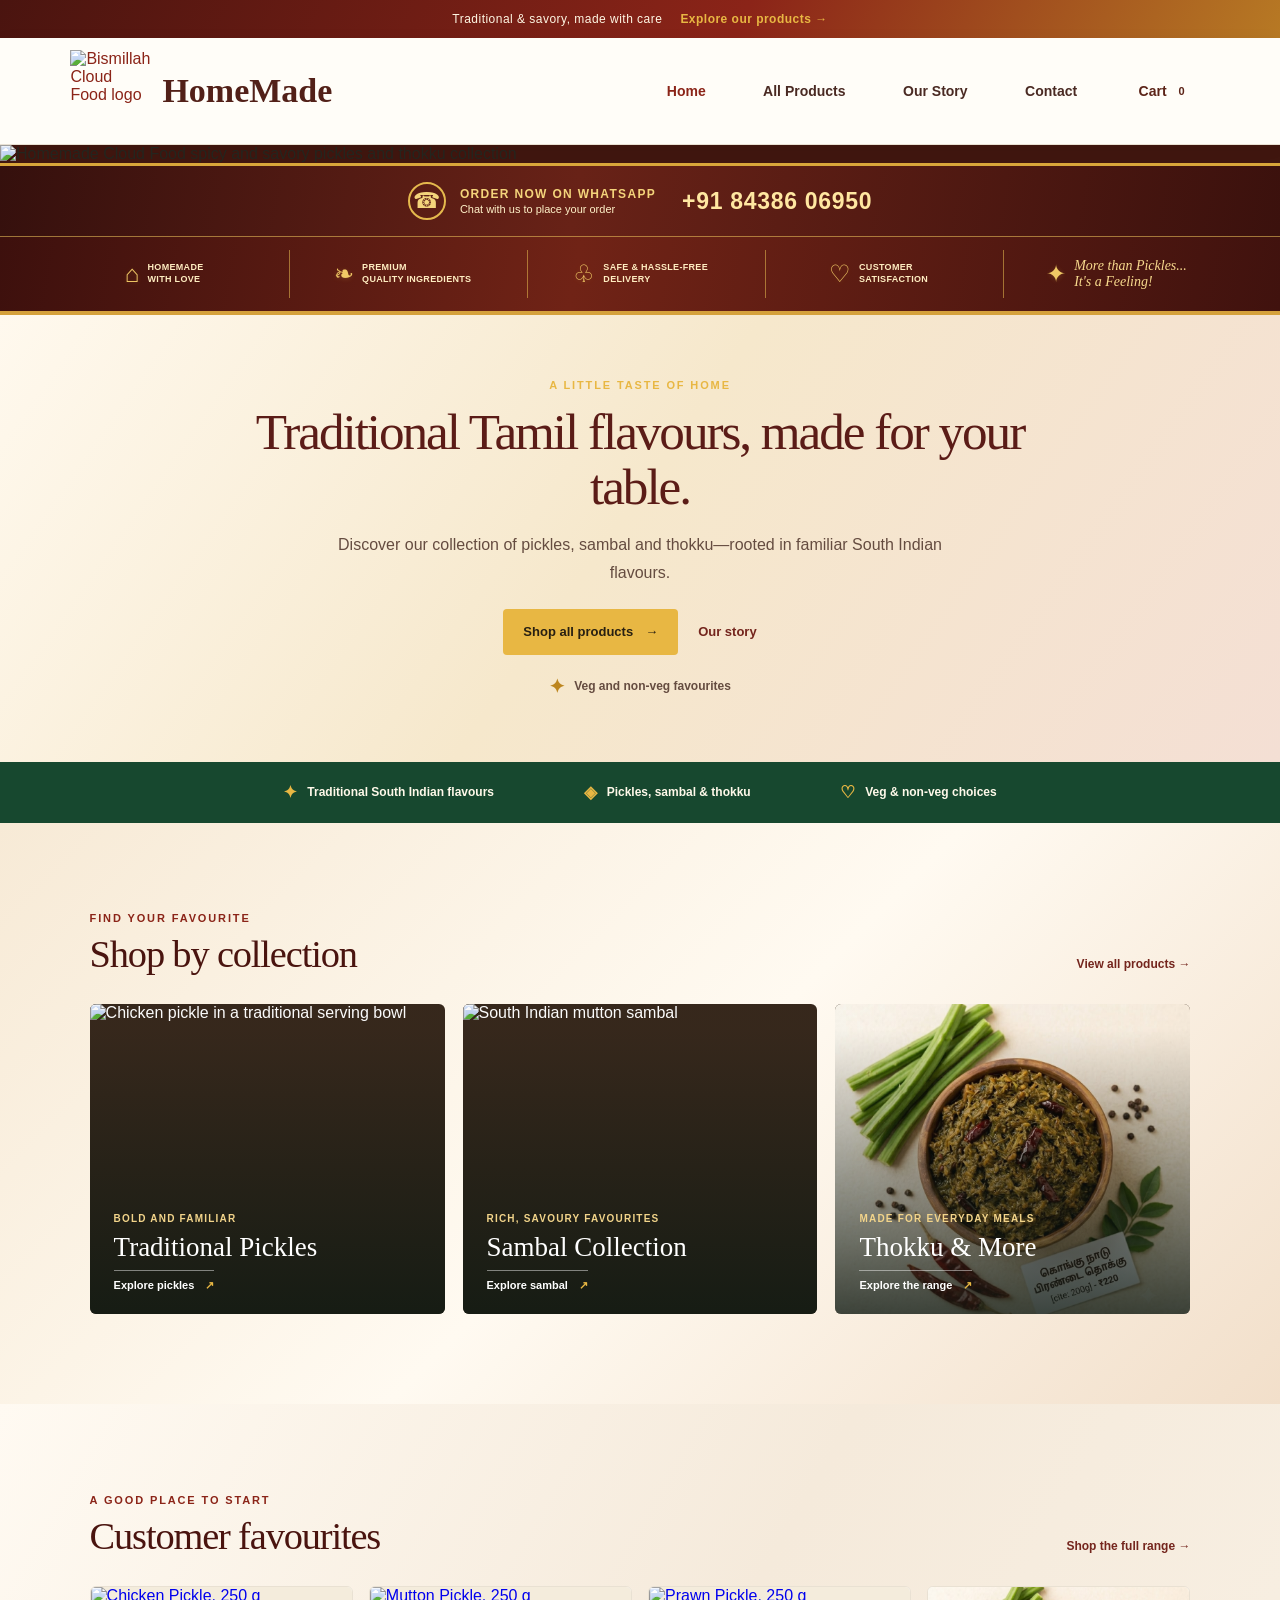
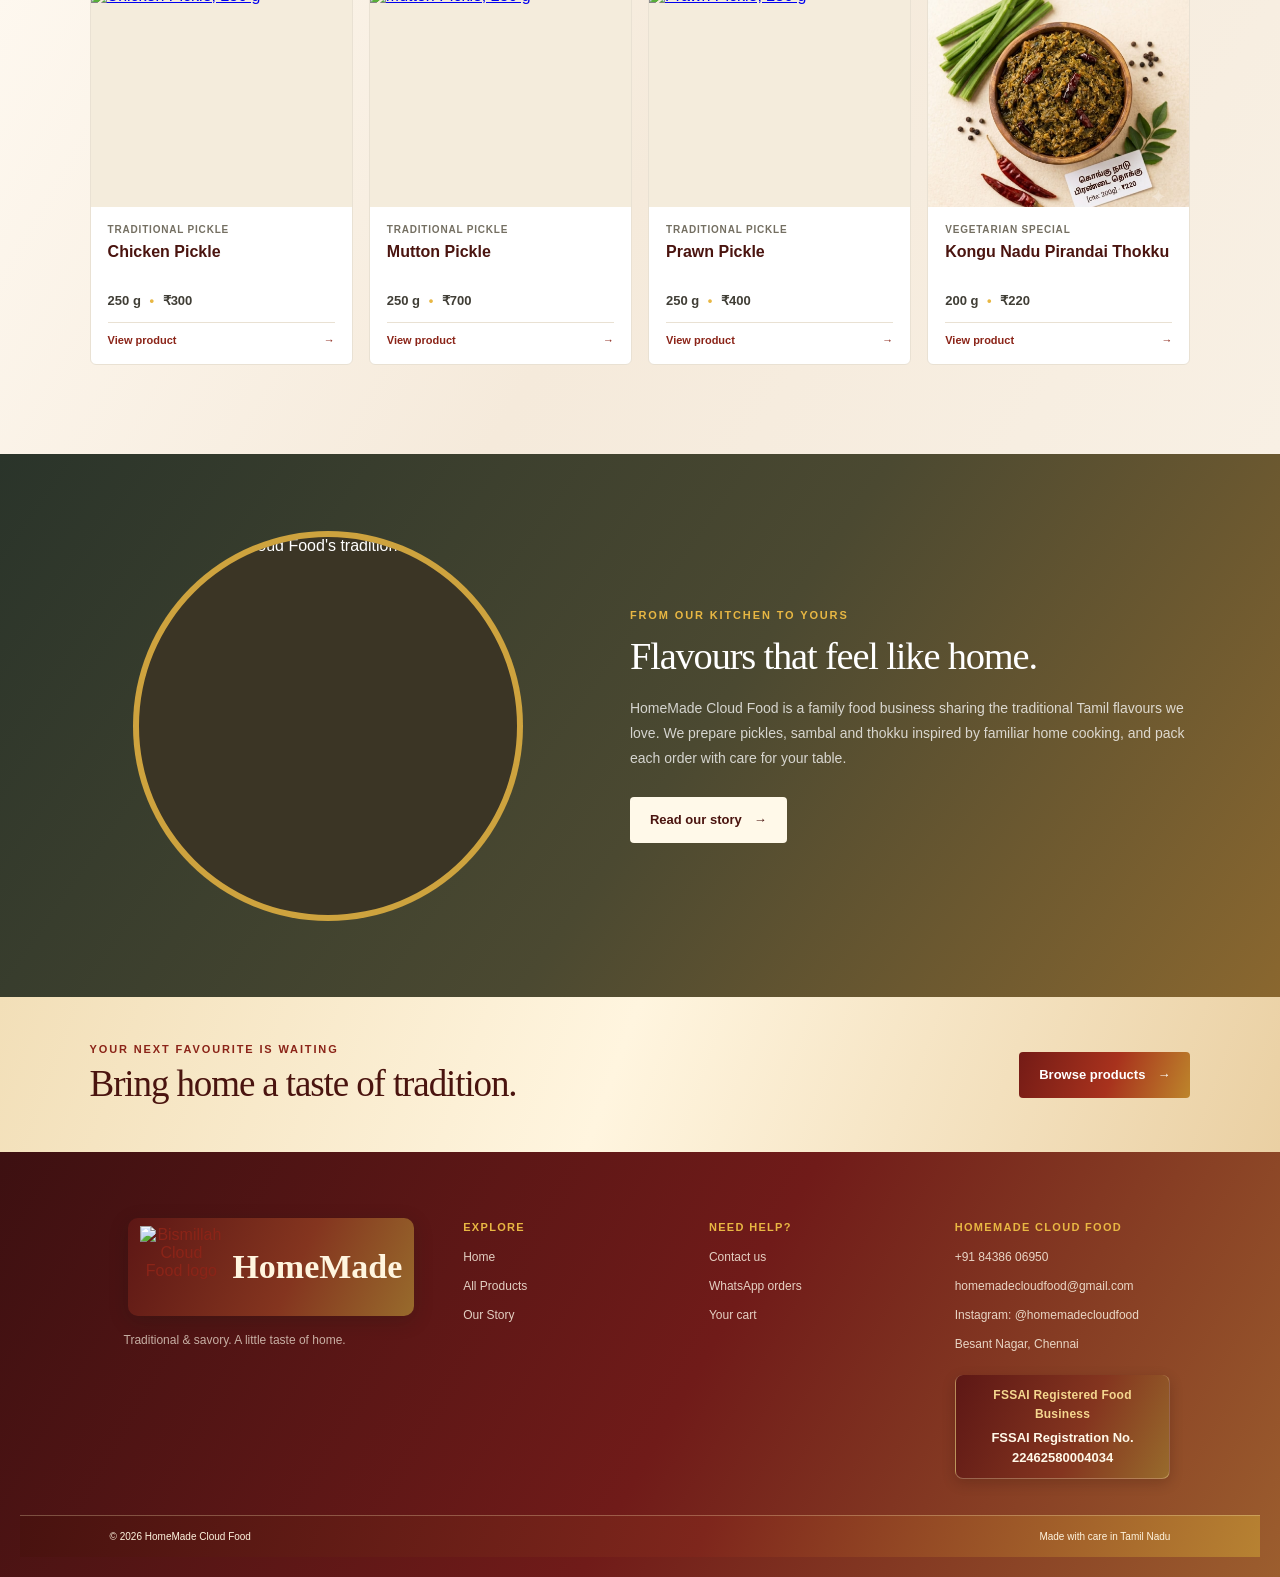
==== index.html @ 6bcfdb63 "Add files via upload" ====
<!DOCTYPE html>
<html lang="en">
<head>
    <meta charset="UTF-8">
    <meta name="viewport" content="width=device-width, initial-scale=1.0">
    <meta name="theme-color" content="#17482f">
    <meta name="description" content="Shop traditional South Indian pickles, sambal and thokku from HomeMade Cloud Food.">
    <title>Home | HomeMade Cloud Food</title>
    <link rel="stylesheet" href="site.css">
    <link rel="icon" href="images/glassy-cloud-food-badge.png?v=3" type="image/png">
</head>
<body class="home-page">
    <div class="announcement-bar">
        <span>Traditional & savory, made with care</span>
        <a href="products.html">Explore our products <span aria-hidden="true">→</span></a>
    </div>
    <nav class="site-nav" aria-label="Main navigation">
        <a class="brand" href="index.html" aria-label="HomeMade Cloud Food home">
            <img class="brand-badge" src="images/glassy-cloud-food-badge.png?v=3" alt="Bismillah Cloud Food logo">
            <span class="brand-wordmark">HomeMade</span>
        </a>
        <ul>
            <li><a class="active" href="index.html">Home</a></li>
            <li><a href="products.html">All Products</a></li>
            <li><a href="about.html">Our Story</a></li>
            <li><a href="contact.html">Contact</a></li>
            <li><a class="nav-cart" href="cart.html">Cart <span id="cart-count">0</span></a></li>
        </ul>
    </nav>

    <main>
        <section class="hero-poster" aria-label="HomeMade Cloud Food collection">
            <img src="images/poster-collection-banner.jpeg" width="1080" height="266" fetchpriority="high" alt="Homemade Cloud Food spicy and savory pickles and thokku collection">
        </section>
        <a class="poster-contact-strip" href="https://wa.me/918438606950" target="_blank" rel="noopener" aria-label="Order on WhatsApp at plus 91 84386 06950">
            <span class="poster-whatsapp-icon" aria-hidden="true">☎</span>
            <span class="poster-contact-copy"><strong>ORDER NOW ON WHATSAPP</strong><small>Chat with us to place your order</small></span>
            <b>+91 84386 06950</b>
        </a>
        <div class="poster-benefits" aria-label="HomeMade Cloud Food promises">
            <div><span class="benefit-icon" aria-hidden="true">⌂</span><b>HOMEMADE<br>WITH LOVE</b></div>
            <div><span class="benefit-icon" aria-hidden="true">❧</span><b>PREMIUM<br>QUALITY INGREDIENTS</b></div>
            <div><span class="benefit-icon" aria-hidden="true">♧</span><b>SAFE &amp; HASSLE-FREE<br>DELIVERY</b></div>
            <div><span class="benefit-icon" aria-hidden="true">♡</span><b>CUSTOMER<br>SATISFACTION</b></div>
            <div class="poster-tagline"><span class="benefit-icon" aria-hidden="true">✦</span><b>More than Pickles...<br>It's a Feeling!</b></div>
        </div>
        <section class="hero-intro" aria-labelledby="hero-title">
            <div class="hero-intro-copy">
                <p class="eyebrow">A little taste of home</p>
                <h1 id="hero-title">Traditional Tamil flavours, made for your table.</h1>
                <p class="hero-description">Discover our collection of pickles, sambal and thokku—rooted in familiar South Indian flavours.</p>
                <div class="hero-actions">
                    <a class="button button-primary" href="products.html">Shop all products <span aria-hidden="true">→</span></a>
                    <a class="button button-text" href="#our-story">Our story</a>
                </div>
                <div class="hero-note"><span class="note-star" aria-hidden="true">✦</span> Veg and non-veg favourites</div>
            </div>
        </section>

        <section class="promise-strip" aria-label="Our food range">
            <div><span class="promise-icon" aria-hidden="true">✦</span><span>Traditional South Indian flavours</span></div>
            <div><span class="promise-icon" aria-hidden="true">◈</span><span>Pickles, sambal & thokku</span></div>
            <div><span class="promise-icon" aria-hidden="true">♡</span><span>Veg & non-veg choices</span></div>
        </section>

        <section class="home-section collection-section" aria-labelledby="collection-title">
            <div class="section-heading">
                <div><p class="eyebrow">Find your favourite</p><h2 id="collection-title">Shop by collection</h2></div>
                <a class="section-link" href="products.html">View all products <span aria-hidden="true">→</span></a>
            </div>
            <div class="collection-grid">
                <a class="collection-card collection-pickles" href="products.html?category=pickles">
                    <img src="Chicken Pickels.jpeg" alt="Chicken pickle in a traditional serving bowl">
                    <span class="collection-card-copy"><small>Bold and familiar</small><strong>Traditional Pickles</strong><span>Explore pickles <b aria-hidden="true">↗</b></span></span>
                </a>
                <a class="collection-card collection-sambal" href="products.html?category=sambal">
                    <img src="Mutton Sambal.jpeg" alt="South Indian mutton sambal">
                    <span class="collection-card-copy"><small>Rich, savoury favourites</small><strong>Sambal Collection</strong><span>Explore sambal <b aria-hidden="true">↗</b></span></span>
                </a>
                <a class="collection-card collection-thokku" href="products.html?category=thokku">
                    <img src="Kongu Nadu Pirandai Thokku.jpeg" alt="Kongu Nadu pirandai thokku">
                    <span class="collection-card-copy"><small>Made for everyday meals</small><strong>Thokku & More</strong><span>Explore the range <b aria-hidden="true">↗</b></span></span>
                </a>
            </div>
        </section>

        <section class="home-section best-sellers-section" aria-labelledby="bestseller-title">
            <div class="section-heading">
                <div><p class="eyebrow">A good place to start</p><h2 id="bestseller-title">Customer favourites</h2></div>
                <a class="section-link" href="products.html">Shop the full range <span aria-hidden="true">→</span></a>
            </div>
            <div class="featured-grid">
                <article class="featured-card">
                    <a class="featured-image" href="product.html?product=chicken-pickle"><img src="Chicken Pickels.jpeg" alt="Chicken Pickle, 250 g"></a>
                    <div class="featured-copy"><p class="featured-type">Traditional pickle</p><h3><a href="product.html?product=chicken-pickle">Chicken Pickle</a></h3><p class="featured-meta">250 g <span>•</span> ₹300</p><a class="featured-button" href="product.html?product=chicken-pickle">View product <span aria-hidden="true">→</span></a></div>
                </article>
                <article class="featured-card">
                    <a class="featured-image" href="product.html?product=mutton-pickles"><img src="Mutton Pickles.jpeg" alt="Mutton Pickle, 250 g"></a>
                    <div class="featured-copy"><p class="featured-type">Traditional pickle</p><h3><a href="product.html?product=mutton-pickles">Mutton Pickle</a></h3><p class="featured-meta">250 g <span>•</span> ₹700</p><a class="featured-button" href="product.html?product=mutton-pickles">View product <span aria-hidden="true">→</span></a></div>
                </article>
                <article class="featured-card">
                    <a class="featured-image" href="product.html?product=prawn-pickle"><img src="Prawn Pickle.jpeg" alt="Prawn Pickle, 250 g"></a>
                    <div class="featured-copy"><p class="featured-type">Traditional pickle</p><h3><a href="product.html?product=prawn-pickle">Prawn Pickle</a></h3><p class="featured-meta">250 g <span>•</span> ₹400</p><a class="featured-button" href="product.html?product=prawn-pickle">View product <span aria-hidden="true">→</span></a></div>
                </article>
                <article class="featured-card">
                    <a class="featured-image" href="product.html?product=kongu-nadu-pirandai-thokku"><img src="Kongu Nadu Pirandai Thokku.jpeg" alt="Kongu Nadu Pirandai Thokku, 200 g"></a>
                    <div class="featured-copy"><p class="featured-type">Vegetarian special</p><h3><a href="product.html?product=kongu-nadu-pirandai-thokku">Kongu Nadu Pirandai Thokku</a></h3><p class="featured-meta">200 g <span>•</span> ₹220</p><a class="featured-button" href="product.html?product=kongu-nadu-pirandai-thokku">View product <span aria-hidden="true">→</span></a></div>
                </article>
            </div>
        </section>

        <section class="story-band" id="our-story">
            <div class="story-image"><img src="Logo.jpeg" alt="HomeMade Cloud Food's traditional food collection"></div>
            <div class="story-copy"><p class="eyebrow">From our kitchen to yours</p><h2>Flavours that feel like home.</h2><p>HomeMade Cloud Food is a family food business sharing the traditional Tamil flavours we love. We prepare pickles, sambal and thokku inspired by familiar home cooking, and pack each order with care for your table.</p><a class="button button-light" href="about.html">Read our story <span aria-hidden="true">→</span></a></div>
        </section>

        <section class="closing-cta">
            <div><p class="eyebrow">Your next favourite is waiting</p><h2>Bring home a taste of tradition.</h2></div>
            <a class="button button-primary" href="products.html">Browse products <span aria-hidden="true">→</span></a>
        </section>
    </main>

    <footer class="site-footer">
        <div class="footer-main">
            <div class="footer-brand"><a class="brand brand-footer" href="index.html"><img class="brand-badge" src="images/glassy-cloud-food-badge.png?v=3" alt="Bismillah Cloud Food logo"><span class="brand-wordmark">HomeMade</span></a><p>Traditional & savory. A little taste of home.</p></div>
            <div class="footer-column"><h2>Explore</h2><a href="index.html">Home</a><a href="products.html">All Products</a><a href="about.html">Our Story</a></div>
            <div class="footer-column"><h2>Need help?</h2><a href="contact.html">Contact us</a><a href="https://wa.me/918438606950" target="_blank" rel="noopener">WhatsApp orders</a><a href="cart.html">Your cart</a></div>
            <div class="footer-column footer-contact"><h2>HomeMade Cloud Food</h2><a href="tel:+918438606950">+91 84386 06950</a><a href="mailto:homemadecloudfood@gmail.com">homemadecloudfood@gmail.com</a><a href="https://www.instagram.com/homemadecloudfood/" target="_blank" rel="noopener">Instagram: @homemadecloudfood</a><p>Besant Nagar, Chennai</p><p class="footer-fssai"><span>FSSAI Registered Food Business</span><strong>FSSAI Registration No. 22462580004034</strong></p></div>
        </div>
        <div class="footer-bottom"><span>© 2026 HomeMade Cloud Food</span><span>Made with care in Tamil Nadu</span></div>
    </footer>
<script>
(() => {
    let cart = {};
    try { cart = JSON.parse(localStorage.getItem("cloudFoodPicklesCart") || "{}") || {}; } catch {}
    const count = Object.values(cart).reduce((sum, item) => sum + (Number(item.qty) || 0), 0);
    const label = document.getElementById("cart-count");
    if (label) label.textContent = String(count);
})();
</script>
<script src="site-visit.js" defer></script>
</body>
</html>
---- site.css ----
* {
            margin: 0;
            padding: 0;
            box-sizing: border-box;
            font-family: Arial, sans-serif;
        }

        body {
            background: #f5f5f5;
        }

        /* Navbar */
        nav {
            background: #8B0000;
            padding: 11px 40px;
            display: flex;
            justify-content: space-between;
            align-items: center;
        }

        .logo {
            color: white;
            font-size: 25px;
            font-weight: bold;
        }

        nav ul {
            list-style: none;
            display: flex;
        }

        nav ul li {
            margin-left: 20px;
        }

        nav ul li a {
            color: white;
            text-decoration: none;
            font-size: 16px;
        }

        /* Full-width poster with centered hero content */
        .hero {
            position: relative;
            display: block;
            width: 100%;
            overflow: hidden;
            color: white;
            background: linear-gradient(to right, #8B0000, #D2691E);
        }

        .hero-image {
            display: block;
            width: 100%;
            aspect-ratio: 1080 / 252;
            overflow: hidden;
            position: relative;
        }

        .hero-image::after {
            content: "";
            position: absolute;
            left: 0;
            right: 0;
            bottom: 0;
            height: 1.6%;
            background: #1a1a1a;
            pointer-events: none;
        }
        .hero-image img {
            display: block;
            width: 100%;
            max-width: none;
            height: 100%;
            object-fit: cover;
            object-position: top center;
        }

        .hero::before {
            content: "";
            position: absolute;
            inset: 0;
            z-index: 1;
            background: rgba(55, 0, 0, 0.16);
            pointer-events: none;
        }

        .hero-text {
            position: absolute;
            inset: 0;
            z-index: 2;
        }

        .hero-copy {
            position: absolute;
            top: 1%;
            right: 5%;
            width: min(34%, 500px);
            text-align: center;
        }

        .hero-text h1 {
            margin-bottom: 8px;
            font-size: clamp(16px, 1.6vw, 23px);
            line-height: 1.08;
            text-shadow: 0 2px 6px rgba(35, 0, 0, 0.98), 0 0 16px rgba(35, 0, 0, 0.76);
        }

        .hero-text p {
            margin-bottom: 0;
            font-size: clamp(11px, 0.9vw, 13px);
            text-shadow: 0 2px 5px rgba(35, 0, 0, 0.98), 0 0 14px rgba(35, 0, 0, 0.76);
        }

        .hero-text .btn {
            position: absolute;
            left: 40%;
            bottom: 2.5%;
            margin: 0;
            transform: translateX(-50%);
            display: inline-block;
            background: white;
            color: #8B0000;
            padding: 9px 20px;
            font-size: 14px;
            text-decoration: none;
            border-radius: 5px;
            font-weight: bold;
            white-space: nowrap;
        }
        /* Attractive red-orange gradient behind the product cards */
        .products {
            position: relative;
            padding: 72px 8%;
            text-align: center;
            background:
                radial-gradient(ellipse at 18% 8%, rgba(255, 154, 50, 0.46), transparent 32%),
                radial-gradient(ellipse at 86% 92%, rgba(255, 96, 24, 0.42), transparent 34%),
                linear-gradient(125deg, #650000 0%, #970700 34%, #c32308 68%, #e76818 100%);
        }

        .products h2 {
            display: inline-flex;
            align-items: center;
            justify-content: center;
            margin: 0 auto 40px;
            padding: 13px 32px;
            border: 1px solid rgba(255, 224, 184, 0.5);
            border-radius: 999px;
            color: #fff8ef;
            font-size: 32px;
            background: rgba(76, 0, 0, 0.55);
            box-shadow: 0 8px 22px rgba(50, 0, 0, 0.28);
        }

        .products h2::after {
            display: none;
        }

        .card-container {
            display: flex;
            justify-content: center;
            gap: 25px;
            flex-wrap: wrap;
        }

        .card {
            width: 280px;
            overflow: hidden;
            border: 1px solid rgba(139, 0, 0, 0.14);
            border-top: 4px solid #D2691E;
            border-radius: 18px;
            background: linear-gradient(180deg, #fffefa 0%, #fff7e9 100%);
            box-shadow: 0 9px 26px rgba(80, 34, 0, 0.16);
            transition: transform 0.25s ease, box-shadow 0.25s ease;
        }

        .card:hover {
            transform: translateY(-6px);
            box-shadow: 0 16px 34px rgba(80, 34, 0, 0.25);
        }

        .card img {
            display: block;
            width: 100%;
            height: 220px;
            object-fit: cover;
        }

        .card h3 {
            margin: 16px 12px 10px;
            color: #641509;
        }

        .card p {
            padding: 0 15px 15px;
            color: #51443b;
        }

        .price {
            color: #8B0000;
            font-weight: bold;
            font-size: 20px;
        }
        /* Cart and checkout */
        .cart-button {
            border: 0;
            border-radius: 6px;
            padding: 10px 14px;
            background: white;
            color: #8B0000;
            font-weight: bold;
            cursor: pointer;
        }

        .product-actions {
            display: flex;
            gap: 8px;
            padding: 0 14px 16px;
        }

        .product-actions button {
            flex: 1;
            border: 0;
            border-radius: 6px;
            padding: 10px 8px;
            font-weight: bold;
            cursor: pointer;
        }

        .add-cart-button {
            background: #8B0000;
            color: white;
        }

        .buy-now-button {
            background: #D2691E;
            color: white;
        }

        .cart-modal {
            display: none;
            position: fixed;
            inset: 0;
            z-index: 1000;
            overflow-y: auto;
            padding: 16px;
            background: rgba(0, 0, 0, 0.65);
        }

        .cart-modal.is-open {
            display: grid;
            place-items: center;
        }

        .checkout-panel {
            width: min(100%, 620px);
            max-height: calc(100vh - 32px);
            overflow-y: auto;
            padding: 24px;
            border-radius: 14px;
            background: white;
            color: #222;
        }

        .checkout-header,
        .cart-row,
        .cart-row-controls {
            display: flex;
            align-items: center;
            justify-content: space-between;
            gap: 12px;
        }

        .checkout-header {
            margin-bottom: 18px;
        }

        .checkout-header h2 {
            color: #8B0000;
        }

        .modal-close,
        .quantity-button,
        .remove-button {
            border: 0;
            border-radius: 5px;
            padding: 7px 10px;
            cursor: pointer;
        }

        .cart-row {
            padding: 12px 0;
            border-bottom: 1px solid #ddd;
        }

        .cart-row-info {
            display: grid;
            gap: 5px;
        }

        .cart-row-info small {
            color: #555;
        }

        .quantity-button {
            background: #eee;
        }

        .remove-button {
            background: #ffe5e5;
            color: #8B0000;
        }

        .cart-total {
            margin: 16px 0 6px;
            text-align: right;
            font-size: 20px;
            font-weight: bold;
            color: #8B0000;
        }

        .checkout-note {
            margin: 0 0 18px;
            color: #555;
            font-size: 14px;
        }

        .checkout-form {
            display: grid;
            gap: 12px;
            margin-top: 18px;
        }

        .checkout-form[hidden] {
            display: none;
        }

        .checkout-form h3 {
            color: #8B0000;
        }

        .checkout-form label {
            display: grid;
            gap: 5px;
            font-weight: bold;
        }

        .checkout-form input,
        .checkout-form textarea {
            width: 100%;
            padding: 11px;
            border: 1px solid #bbb;
            border-radius: 6px;
            font: inherit;
        }

        .checkout-form textarea {
            min-height: 75px;
            resize: vertical;
        }

        .checkout-form .form-grid {
            display: grid;
            grid-template-columns: 1fr 1fr;
            gap: 12px;
        }

        .place-order-button {
            border: 0;
            border-radius: 7px;
            padding: 13px 16px;
            background: #128C7E;
            color: white;
            font-size: 16px;
            font-weight: bold;
            cursor: pointer;
        }

        .checkout-status {
            min-height: 20px;
            color: #8B0000;
            font-size: 14px;
        }

        @media (max-width: 768px) {
            nav {
                flex-wrap: wrap;
            }

            .cart-button {
                margin: 0 auto;
            }

            .checkout-panel {
                padding: 18px;
            }

            .checkout-form .form-grid {
                grid-template-columns: 1fr;
            }
        }
        .about-section,
        .contact-section {
            padding: 64px 10%;
            text-align: center;
        }

        .about-section {
            color: #3d2418;
            background: linear-gradient(135deg, #fffaf0, #f4ddc1);
        }

        .about-section h2,
        .contact-section h2 {
            margin-bottom: 18px;
            font-size: 32px;
        }

        .about-section h2 {
            color: #8B0000;
        }

        .fssai-badge {
            display: inline-block;
            margin: 0 auto 16px;
            padding: 8px 16px;
            border: 1px solid #3e7d4a;
            border-radius: 999px;
            color: #245b31;
            background: #eef7ec;
            font-size: 15px;
            font-weight: bold;
        }

        .about-section p,
        .contact-section > p {
            max-width: 850px;
            margin: 0 auto;
            font-size: 16px;
            line-height: 1.75;
        }

        .contact-section {
            color: white;
            background: linear-gradient(120deg, #700000, #a91608 52%, #d85b17);
        }

        .contact-section h2 {
            color: #fff8ef;
        }

        .contact-details {
            display: flex;
            justify-content: center;
            flex-wrap: wrap;
            gap: 20px;
            margin-top: 28px;
        }

        .contact-card {
            display: flex;
            flex-direction: column;
            gap: 10px;
            min-width: 260px;
            max-width: 380px;
            padding: 22px 28px;
            border-radius: 14px;
            color: #43140a;
            background: #fff8ef;
            box-shadow: 0 8px 24px rgba(45, 0, 0, 0.22);
        }

        .contact-card a {
            color: #8B0000;
            font-weight: bold;
            text-decoration: none;
        }

        .contact-card a:hover {
            text-decoration: underline;
        }

        .contact-card address {
            font-style: normal;
            line-height: 1.5;
        }

        /* Footer */
        footer {
            background: #8B0000;
            color: white;
            text-align: center;
            padding: 20px;
            margin-top: 0;
        }

        /* Mobile */
        @media (max-width: 768px) {
            nav {
                padding: 12px 16px;
                flex-direction: column;
                gap: 12px;
            }

            nav ul {
                flex-wrap: wrap;
                justify-content: center;
                gap: 12px;
            }

            nav ul li {
                margin-left: 0;
            }

            .hero {
                padding: 0;
            }

            .hero-text {
                inset: 0;
            }

            .hero-copy {
                top: 1%;
                right: 5%;
                left: auto;
                width: 52%;
            }

            .hero-text h1 {
                font-size: clamp(12px, 3vw, 14px);
                margin-bottom: 4px;
            }

            .hero-text p {
                font-size: clamp(8px, 1.9vw, 9.5px);
            }

            .hero-text .btn {
                left: 40%;
                bottom: 2.5%;
                transform: translateX(-50%);
                padding: 6px 13px;
                font-size: 12px;
            }

            .hero-image::after {
            content: "";
            position: absolute;
            left: 0;
            right: 0;
            bottom: 0;
            height: 1.6%;
            background: #1a1a1a;
            pointer-events: none;
        }
        .hero-image img {
                width: 100%;
            }

            .products {
                padding: 40px 20px;
            }

            .about-section,
            .contact-section {
                padding: 42px 20px;
            }

            .contact-card {
                width: 100%;
                min-width: 0;
            }
        }
        .featured-link {
            display: inline-block;
            margin-top: 34px;
            padding: 13px 26px;
            border-radius: 7px;
            color: white;
            background: #8B0000;
            font-weight: bold;
            text-decoration: none;
        }

        .featured-link:hover {
            background: #c32308;
        }

        .cart-page {
            max-width: 900px;
            margin: 48px auto;
            padding: 32px;
            border-radius: 18px;
            background: #fff8ef;
            box-shadow: 0 10px 30px rgba(80, 34, 0, 0.18);
        }

        .cart-page h1 {
            margin-bottom: 24px;
            color: #8B0000;
            text-align: center;
        }

        .cart-page #cart-empty {
            padding: 24px;
            text-align: center;
        }

        .cart-page .cart-total {
            margin-top: 20px;
            text-align: right;
            font-size: 22px;
        }

        .cart-page .checkout-form {
            margin-top: 28px;
        }

        .cart-page .checkout-status {
            margin-top: 20px;
            text-align: center;
        }

        @media (max-width: 768px) {
            .cart-page {
                margin: 24px 14px;
                padding: 22px 16px;
            }
        }





















/* Individual product detail page */
.product-detail-section {
    min-height: calc(100vh - 130px);
    padding: 56px 7%;
    background: linear-gradient(125deg, #650000 0%, #970700 38%, #c32308 72%, #e76818 100%);
}
.product-detail {
    max-width: 1000px;
    margin: 0 auto;
    display: grid;
    grid-template-columns: minmax(0, 1.1fr) minmax(280px, .9fr);
    overflow: hidden;
    border-radius: 20px;
    background: #fffaf1;
    box-shadow: 0 16px 40px rgba(40, 0, 0, .3);
}
.product-detail img { width: 100%; height: 100%; min-height: 420px; object-fit: cover; }
.product-detail-copy { padding: 38px; align-self: center; text-align: left; }
.product-detail-copy h1 { color: #641509; margin-bottom: 16px; }
.product-detail-copy p { color: #51443b; line-height: 1.6; margin-bottom: 14px; }
.product-detail-copy .price { font-size: 26px; margin: 20px 0; }
.product-detail-copy .product-actions { padding: 0; }
.product-detail-copy .back-products { display: inline-block; margin-top: 22px; color: #8B0000; font-weight: bold; }
.view-details-button {
    flex: 1; display: inline-flex; align-items: center; justify-content: center;
    padding: 10px 8px; border: 1px solid #8B0000; border-radius: 6px;
    color: #8B0000; font-size: 13px; font-weight: bold; text-decoration: none;
}
@media (max-width: 768px) {
    .product-detail-section { padding: 30px 18px; }
    .product-detail { grid-template-columns: 1fr; }
    .product-detail img { min-height: 0; height: 280px; }
    .product-detail-copy { padding: 24px; }
    .view-details-button { font-size: 11px; }
}
.detail-info, .detail-rate { margin: 22px 0; padding: 18px; border-radius: 12px; background: #fff1dd; }
.detail-info h2, .detail-rate h2 { margin-bottom: 10px; color: #641509; font-size: 20px; }
.detail-rate p { display: flex; justify-content: space-between; gap: 15px; margin: 8px 0; }
.detail-rate strong { color: #8B0000; }
.product-claims { display: flex; flex-wrap: wrap; gap: 8px; margin: 16px 0; }
.product-claims span { padding: 7px 10px; border-radius: 999px; background: #f5dfbf; color: #641509; font-size: 12px; font-weight: bold; }

/* Keep product photo visible while allowing long product information to scroll separately */
@media (min-width: 769px) {
    .product-detail {
        height: min(720px, calc(100vh - 200px));
        min-height: 540px;
        align-items: stretch;
        grid-template-columns: minmax(0, 1.05fr) minmax(320px, .95fr);
    }
    .product-detail > img {
        position: sticky;
        top: 0;
        width: 100%;
        height: 100%;
        min-height: 0;
        max-height: 100%;
        object-fit: contain;
        background: #fffaf1;
    }
    .product-detail-copy {
        height: 100%;
        min-height: 0;
        overflow-y: auto;
        overscroll-behavior: contain;
    }
}
@media (max-width: 768px) {
    .product-detail > img {
        width: 100%;
        height: 300px;
        min-height: 0;
        object-fit: contain;
        background: #fffaf1;
    }
    .product-detail-copy { height: auto; overflow: visible; }
}














.card .pack-size { padding: 0 15px 5px; color: #6b5547; font-size: 14px; font-weight: bold; }


/* HomeMade Cloud Food storefront refresh */
:root {
    --cloud-forest: #17482f;
    --cloud-forest-deep: #103722;
    --cloud-maroon: #74251d;
    --cloud-gold: #e8b743;
    --cloud-cream: #fbf7ef;
    --cloud-ink: #25261f;
    --cloud-muted: #746f62;
    --cloud-line: #e9e1d3;
}
html { scroll-behavior: smooth; }
body { color: var(--cloud-ink); background: var(--cloud-cream); }
.announcement-bar {
    min-height: 38px; padding: 8px 5.5%; display: flex; align-items: center; justify-content: center; gap: 18px;
    color: #fff7e4; background: var(--cloud-forest-deep); font-size: 12px; letter-spacing: .04em; text-align: center;
}
.announcement-bar a { color: var(--cloud-gold); font-weight: 700; text-decoration: none; }
.site-nav, body:not(.home-page) nav {
    position: sticky; top: 0; z-index: 50; min-height: 82px; padding: 12px clamp(20px, 5.5vw, 84px);
    display: flex; align-items: center; justify-content: space-between; gap: 24px;
    color: var(--cloud-ink); background: rgba(255,253,248,.97); border-bottom: 1px solid var(--cloud-line);
    box-shadow: 0 3px 16px rgba(36,31,21,.05); backdrop-filter: blur(12px);
}
.brand { display: inline-flex; align-items: center; gap: 10px; min-width: max-content; color: var(--cloud-forest); text-decoration: none; }
.brand-mark { width: 42px; height: 42px; display: grid; place-items: center; border: 2px solid var(--cloud-gold); border-radius: 50%; color: #fff7e4; background: var(--cloud-forest); font: 700 13px Georgia,serif; letter-spacing: -.08em; }
.brand-copy { display: grid; line-height: 1.02; }
.brand-copy strong { color: var(--cloud-forest); font: 700 19px Georgia,serif; }
.brand-copy small { margin-top: 4px; color: var(--cloud-maroon); font-size: 10px; font-weight: 700; letter-spacing: .2em; text-transform: uppercase; }
.site-nav ul, body:not(.home-page) nav ul { display: flex; align-items: center; gap: clamp(14px, 2.3vw, 34px); list-style: none; }
.site-nav ul li, body:not(.home-page) nav ul li { margin: 0; }
.site-nav ul a, body:not(.home-page) nav ul a { padding: 10px 0; color: #3c3c34; font-size: 14px; font-weight: 600; text-decoration: none; transition: color .2s ease; }
.site-nav ul a:hover, .site-nav ul a.active, body:not(.home-page) nav ul a:hover { color: var(--cloud-forest); }
.site-nav ul .nav-cart, body:not(.home-page) nav ul li:last-child a { padding: 11px 17px; border: 1px solid var(--cloud-forest); border-radius: 999px; color: var(--cloud-forest); }
.nav-cart span { min-width: 20px; height: 20px; margin-left: 5px; padding: 1px 5px; display: inline-grid; place-items: center; border-radius: 50%; color: #fff; background: var(--cloud-forest); font-size: 11px; }
body:not(.home-page) nav .logo { color: var(--cloud-forest); font: 700 22px Georgia,serif; }
.home-hero { max-width: 1500px; margin: 0 auto; padding: clamp(42px, 7vw, 96px) clamp(22px, 7vw, 108px); display: grid; grid-template-columns: minmax(0,.9fr) minmax(0,1.1fr); align-items: center; gap: clamp(30px, 5vw, 72px); background: radial-gradient(ellipse at 6% 13%, #f1e3c8 0, transparent 38%), var(--cloud-cream); }
.hero-content { max-width: 540px; }
.eyebrow { margin: 0 0 13px; color: var(--cloud-forest); font-size: 11px; font-weight: 800; letter-spacing: .17em; text-transform: uppercase; }
.hero-content h1 { margin: 0; color: var(--cloud-forest-deep); font: 500 clamp(38px, 4.5vw, 64px)/1.06 Georgia, 'Times New Roman', serif; letter-spacing: -.045em; }
.hero-description { max-width: 460px; margin: 20px 0 0; color: var(--cloud-muted); font-size: 16px; line-height: 1.75; }
.hero-actions { margin-top: 28px; display: flex; align-items: center; flex-wrap: wrap; gap: 20px; }
.button { min-height: 46px; padding: 13px 20px; display: inline-flex; align-items: center; justify-content: center; gap: 12px; border-radius: 4px; font-size: 13px; font-weight: 700; text-decoration: none; transition: transform .2s, background .2s; }
.button:hover { transform: translateY(-2px); }
.button-primary { color: white; background: var(--cloud-forest); }
.button-primary:hover { background: var(--cloud-forest-deep); }
.button-text { padding-left: 0; color: var(--cloud-maroon); }
.hero-note { margin-top: 34px; display: flex; align-items: center; gap: 9px; color: #514d42; font-size: 12px; font-weight: 600; }
.note-star { color: #bd861f; font-size: 19px; }
.hero-art { position: relative; display: block; overflow: hidden; border: 7px solid white; border-radius: 8px; background: #28130e; box-shadow: 0 24px 55px rgba(62,37,16,.2); }
.hero-art img { width: 100%; display: block; aspect-ratio: 1080 / 400; object-fit: cover; }
.hero-art-label { position: absolute; right: 13px; bottom: 13px; padding: 10px 14px; color: var(--cloud-forest-deep); background: #fffdf8; font-size: 11px; font-weight: 700; }
.promise-strip { padding: 20px clamp(20px, 7vw, 108px); display: flex; justify-content: center; flex-wrap: wrap; gap: 28px clamp(30px, 7vw, 100px); color: #fff9ea; background: var(--cloud-forest); }
.promise-strip > div { display: flex; align-items: center; gap: 10px; font-size: 12px; font-weight: 600; }
.promise-icon { color: var(--cloud-gold); font-size: 17px; }
.home-section { padding: clamp(52px, 7vw, 90px) clamp(22px, 7vw, 108px); }
.section-heading { margin: 0 auto 28px; max-width: 1320px; display: flex; align-items: end; justify-content: space-between; gap: 18px; }
.section-heading .eyebrow { margin-bottom: 8px; }
.section-heading h2, .story-copy h2, .closing-cta h2 { margin: 0; color: var(--cloud-forest-deep); font: 500 clamp(30px, 3vw, 42px)/1.15 Georgia, 'Times New Roman', serif; letter-spacing: -.03em; }
.section-link { padding-bottom: 5px; color: var(--cloud-maroon); font-size: 12px; font-weight: 700; text-decoration: none; white-space: nowrap; }
.section-link:hover { color: var(--cloud-forest); }
.collection-section { background: #f3eee3; }
.collection-grid { max-width: 1320px; margin: 0 auto; display: grid; grid-template-columns: repeat(3,minmax(0,1fr)); gap: 18px; }
.collection-card { position: relative; min-height: 310px; overflow: hidden; display: block; border-radius: 6px; color: white; background: #37281c; text-decoration: none; }
.collection-card::after { content: ''; position: absolute; inset: 0; background: linear-gradient(180deg,rgba(18,23,17,.02) 8%,rgba(14,25,18,.8) 100%); transition: background .25s; }
.collection-card:hover::after { background: linear-gradient(180deg,rgba(18,23,17,.05),rgba(14,25,18,.9)); }
.collection-card img { width: 100%; height: 100%; min-height: 310px; position: absolute; inset: 0; object-fit: cover; transition: transform .35s; }
.collection-card:hover img { transform: scale(1.035); }
.collection-card-copy { position: absolute; z-index: 1; right: 24px; bottom: 22px; left: 24px; display: grid; gap: 8px; }
.collection-card-copy small { color: #f2d48a; font-size: 10px; font-weight: 700; letter-spacing: .12em; text-transform: uppercase; }
.collection-card-copy strong { font: 500 27px/1.12 Georgia,serif; }
.collection-card-copy > span { width: fit-content; padding-top: 8px; border-top: 1px solid rgba(255,255,255,.45); font-size: 11px; font-weight: 600; }
.collection-card-copy b { margin-left: 8px; color: var(--cloud-gold); }
.best-sellers-section { background: var(--cloud-cream); }
.featured-grid { max-width: 1320px; margin: 0 auto; display: grid; grid-template-columns: repeat(4,minmax(0,1fr)); gap: 16px; }
.featured-card { overflow: hidden; border: 1px solid var(--cloud-line); border-radius: 6px; background: white; transition: transform .2s, box-shadow .2s; }
.featured-card:hover { transform: translateY(-4px); box-shadow: 0 14px 30px rgba(49,42,30,.1); }
.featured-image { display: grid; place-items: center; min-height: 210px; background: #f4ecdc; }
.featured-image img { width: 100%; height: 220px; display: block; object-fit: cover; }
.featured-copy { padding: 17px 17px 18px; }
.featured-type { margin: 0 0 7px; color: var(--cloud-muted); font-size: 10px; font-weight: 700; letter-spacing: .08em; text-transform: uppercase; }
.featured-copy h3 { min-height: 42px; margin: 0; color: var(--cloud-forest-deep); font: 600 16px/1.3 Georgia,serif; }
.featured-copy h3 a { color: inherit; text-decoration: none; }
.featured-meta { margin: 9px 0 14px; color: #403e36; font-size: 13px; font-weight: 700; }
.featured-meta span { margin: 0 5px; color: var(--cloud-gold); }
.featured-button { padding-top: 11px; display: flex; align-items: center; justify-content: space-between; border-top: 1px solid var(--cloud-line); color: var(--cloud-forest); font-size: 11px; font-weight: 800; text-decoration: none; }
.story-band { padding: clamp(48px, 6vw, 78px) clamp(22px, 7vw, 108px); display: grid; grid-template-columns: minmax(0,.85fr) minmax(0,1fr); align-items: center; gap: clamp(28px, 5vw, 74px); color: white; background: var(--cloud-forest-deep); }
.story-image { max-width: 500px; justify-self: center; overflow: hidden; border: 6px solid rgba(232,183,67,.85); border-radius: 50%; background: #1b2b1b; }
.story-image img { width: 100%; display: block; aspect-ratio: 1; object-fit: cover; }
.story-copy { max-width: 570px; }
.story-copy .eyebrow { color: var(--cloud-gold); }
.story-copy h2 { color: white; }
.story-copy > p:not(.eyebrow) { margin: 18px 0 25px; color: rgba(255,255,255,.77); font-size: 14px; line-height: 1.8; }
.button-light { color: var(--cloud-forest-deep); background: #fff9e9; }
.closing-cta { padding: 46px clamp(22px, 7vw, 108px); display: flex; align-items: center; justify-content: space-between; gap: 22px; background: #f1e4c8; }
.closing-cta .eyebrow { margin-bottom: 8px; }
.closing-cta h2 { font-size: clamp(27px, 3vw, 37px); }
.site-footer { color: #fff8e8; background: #102e20; }
.footer-main { padding: 46px clamp(22px, 7vw, 108px) 36px; display: grid; grid-template-columns: 1.5fr 1fr 1fr 1fr; gap: 30px; }
.brand-footer .brand-copy strong { color: white; }
.brand-footer .brand-copy small { color: var(--cloud-gold); }
.brand-footer .brand-mark { color: var(--cloud-forest-deep); background: var(--cloud-gold); }
.footer-brand > p { max-width: 250px; margin-top: 15px; color: rgba(255,248,232,.68); font-size: 12px; line-height: 1.6; }
.footer-column { display: grid; align-content: start; justify-items: start; gap: 10px; }
.footer-column h2 { margin: 3px 0 5px; color: var(--cloud-gold); font-size: 11px; letter-spacing: .12em; text-transform: uppercase; }
.footer-column a, .footer-column p { color: rgba(255,248,232,.82); font-size: 12px; line-height: 1.6; text-decoration: none; }
.footer-column a:hover { color: var(--cloud-gold); }
.footer-bottom { padding: 15px clamp(22px, 7vw, 108px); display: flex; justify-content: space-between; gap: 15px; border-top: 1px solid rgba(255,255,255,.14); color: rgba(255,248,232,.57); font-size: 10px; }
body:not(.home-page) footer { margin: 0; padding: 20px; color: #fff8e8; background: #102e20; }

/* Shared shop, product and cart surfaces */
.products { padding: 62px clamp(20px, 6vw, 88px); text-align: left; background: #f3eee3; }
.products h2 { margin: 0 auto 28px; padding: 0; display: block; border: 0; border-radius: 0; color: var(--cloud-forest-deep); background: transparent; box-shadow: none; font: 500 clamp(30px, 3vw, 40px)/1.2 Georgia,serif; text-align: center; }
.card-container { max-width: 1320px; margin: 0 auto; display: grid; grid-template-columns: repeat(4,minmax(0,1fr)); gap: 17px; }
.card { width: auto; border: 1px solid var(--cloud-line); border-top: 0; border-radius: 6px; background: #fffdfa; box-shadow: 0 5px 20px rgba(80,34,0,.07); }
.card:hover { transform: translateY(-4px); box-shadow: 0 14px 30px rgba(80,34,0,.13); }
.card img { height: 220px; background: #f4ecdc; object-fit: cover; }
.card h3 { margin: 15px 15px 7px; color: var(--cloud-forest-deep); font: 600 18px/1.3 Georgia,serif; }
.card > p:not(.pack-size):not(.price) { min-height: 42px; color: var(--cloud-muted); font-size: 12px; line-height: 1.5; }
.card .pack-size { color: var(--cloud-muted); font-size: 11px; }
.card .price { padding-bottom: 8px; color: var(--cloud-maroon); font-size: 18px; }
.product-actions { padding: 0 14px 16px; gap: 7px; flex-wrap: wrap; }
.product-actions button { min-height: 38px; background: var(--cloud-forest); color: white; font-size: 11px; }
.product-actions .buy-now-button { background: var(--cloud-gold); color: #31240d; }
.view-details-button { border-color: var(--cloud-line); color: var(--cloud-forest); background: white; }
.featured-link { color: white; background: var(--cloud-forest); }
.featured-link:hover { background: var(--cloud-forest-deep); }
.product-detail-section { background: #f3eee3; }
.product-detail { border-radius: 8px; background: #fffdfa; box-shadow: 0 16px 40px rgba(40,0,0,.13); }
.product-detail-copy h1, .detail-info h2, .detail-rate h2 { color: var(--cloud-forest-deep); }
.product-detail-copy .price, .detail-rate strong { color: var(--cloud-maroon); }
.product-claims span { color: var(--cloud-forest-deep); background: #edf1e5; }
.detail-info, .detail-rate { background: #f6f0e4; }
.product-detail-copy .back-products { color: var(--cloud-forest); }
.cart-page { border: 1px solid var(--cloud-line); background: #fffdfa; box-shadow: 0 10px 30px rgba(80,34,0,.1); }
.cart-page h1, .cart-total, .checkout-header h2, .checkout-form h3 { color: var(--cloud-forest-deep); }
.add-cart-button { background: var(--cloud-forest); color: white; }
.buy-now-button { background: var(--cloud-gold); color: #31240d; }
.place-order-button { color: white; background: var(--cloud-forest); }
.checkout-status { color: var(--cloud-maroon); }

@media (max-width: 980px) {
    .featured-grid, .card-container { grid-template-columns: repeat(2,minmax(0,1fr)); }
    .collection-card { min-height: 260px; }
    .collection-card img { min-height: 260px; }
    .footer-main { grid-template-columns: repeat(2,minmax(0,1fr)); }
}
@media (max-width: 700px) {
    .announcement-bar { padding: 8px 12px; gap: 8px; font-size: 10px; }
    .site-nav, body:not(.home-page) nav { position: relative; padding: 12px 17px; flex-wrap: wrap; gap: 12px; }
    .site-nav ul, body:not(.home-page) nav ul { width: 100%; justify-content: space-between; flex-wrap: wrap; gap: 5px 12px; }
    .site-nav ul a, body:not(.home-page) nav ul a { font-size: 12px; }
    .site-nav ul .nav-cart, body:not(.home-page) nav ul li:last-child a { padding: 7px 11px; }
    .home-hero { padding: 40px 20px; grid-template-columns: 1fr; gap: 28px; }
    .hero-content h1 { max-width: 560px; font-size: clamp(38px, 10vw, 52px); }
    .hero-description { font-size: 14px; }
    .hero-art img { aspect-ratio: 1.7; }
    .promise-strip { padding: 17px 20px; justify-content: flex-start; gap: 13px 22px; }
    .promise-strip > div { font-size: 11px; }
    .home-section { padding: 48px 20px; }
    .section-heading { align-items: flex-start; flex-direction: column; margin-bottom: 22px; }
    .collection-grid { grid-template-columns: 1fr; gap: 12px; }
    .collection-card, .collection-card img { min-height: 240px; }
    .featured-grid, .card-container { grid-template-columns: repeat(2,minmax(0,1fr)); gap: 10px; }
    .featured-image { min-height: 145px; }
    .featured-image img, .card img { height: 160px; }
    .featured-copy { padding: 12px; }
    .featured-copy h3 { min-height: 40px; font-size: 14px; }
    .featured-meta { font-size: 12px; }
    .story-band { padding: 42px 22px; grid-template-columns: 1fr; }
    .story-image { width: min(78%, 320px); }
    .story-copy { text-align: center; }
    .closing-cta { align-items: flex-start; flex-direction: column; padding: 36px 22px; }
    .footer-main { padding: 36px 22px 28px; gap: 25px 18px; }
    .footer-bottom { padding: 14px 22px; flex-direction: column; }
    .products { padding: 42px 14px; }
    .card h3 { margin: 12px 10px 7px; font-size: 14px; }
    .card > p:not(.pack-size):not(.price) { padding: 0 10px 10px; font-size: 11px; }
    .card .pack-size, .card .price { padding-left: 10px; padding-right: 10px; }
    .product-actions { padding: 0 8px 12px; flex-direction: column; }
    .product-actions button, .product-actions a { width: 100%; }
}
@media (max-width: 360px) {
    .featured-grid, .card-container { grid-template-columns: 1fr; }
    .featured-image img, .card img { height: 220px; }
}

/* Full-width brand poster and matching introduction */
.home-hero { max-width: none; margin: 0; padding: 0; display: block; background: #3d1b13; }
.hero-poster { width: 100%; overflow: hidden; background: #3d1b13; }
.hero-poster img { width: 100%; height: auto; display: block; object-fit: contain; }
.hero-intro { padding: clamp(36px, 5vw, 64px) clamp(22px, 7vw, 108px); display: flex; justify-content: center; text-align: center; color: #4d3026; background: #f5efe3; }
.hero-intro-copy { max-width: 780px; }
.hero-intro .eyebrow { color: var(--cloud-gold); }
.hero-intro h1 { margin: 0; color: #5b1c17; font: 500 clamp(34px, 4vw, 54px)/1.08 Georgia, 'Times New Roman', serif; letter-spacing: -.04em; }
.hero-intro .hero-description { max-width: 620px; margin: 16px auto 0; color: #654c40; }
.hero-intro .hero-actions { justify-content: center; margin-top: 22px; }
.hero-intro .button-primary { color: #282012; background: var(--cloud-gold); }
.hero-intro .button-primary:hover { background: #f2ca68; }
.hero-intro .button-text { color: #17482f; }
.hero-intro .hero-note { justify-content: center; margin-top: 20px; color: #654c40; }
@media (max-width: 700px) {
    .hero-poster img { width: 100%; height: auto; object-fit: contain; }
    .hero-intro { padding: 36px 20px; }
    .hero-intro h1 { font-size: clamp(32px, 9vw, 45px); }
    .hero-intro .hero-description { font-size: 13px; }
    .hero-intro .hero-actions { gap: 8px; }
}

.hero-poster { aspect-ratio: 1194 / 796; }
.hero-poster img { aspect-ratio: 1194 / 796; object-fit: contain; }



/* Compact full-poster presentation and FSSAI registration detail */
.hero-poster {
    position: relative; width: 100%; height: clamp(240px, 36vw, 430px); aspect-ratio: auto;
    display: flex; justify-content: center; align-items: center; overflow: hidden;
    background: radial-gradient(ellipse at center, #6a2818 0%, #3d1b13 68%, #24100c 100%);
}
.hero-poster::before {
    content: ""; position: absolute; inset: -16px;
    background: url("images/poster-homepage-8438606950.jpeg") center / cover no-repeat;
    filter: blur(16px) brightness(.42); opacity: .72;
}
.hero-poster img { position: relative; z-index: 1; width: auto; max-width: 100%; height: 100%; display: block; object-fit: contain; }
.fssai-strip {
    min-height: 48px; padding: 10px 18px; display: flex; align-items: center; justify-content: center; flex-wrap: wrap; gap: 10px;
    color: #eff8e7; background: #28720f; font-size: 14px; text-align: center;
}
.fssai-strip strong { color: #fff; letter-spacing: .03em; }
.fssai-seal { padding: 4px 9px; border: 1px solid rgba(255,255,255,.6); border-radius: 3px; color: #fff; font-size: 10px; font-weight: 800; letter-spacing: .07em; }
@media (max-width: 700px) {
    .hero-poster { height: 240px; }
    .hero-poster img { max-width: 100%; height: 100%; object-fit: contain; }
    .fssai-strip { min-height: 44px; font-size: 12px; }
}

/* Keep the full poster visible while making the banner noticeably shorter. */
.hero-poster { height: clamp(300px, 27vw, 480px); aspect-ratio: auto; display: block; background: #3d1b13; }
.hero-poster::before { display: none; }
.hero-poster img { position: static; z-index: auto; width: 100%; max-width: none; height: 100%; object-fit: fill; }
@media (max-width: 700px) {
    .hero-poster { height: 210px; aspect-ratio: auto; }
    .hero-poster img { width: 100%; height: 100%; object-fit: fill; }
}


/* Checkout summary and payment details */
.cart-page .checkout-summary {
    margin: 22px 0;
    padding: 22px 26px;
    border: 1px solid #e8ddcf;
    border-radius: 16px;
    background: #fffdfa;
    box-shadow: 0 12px 34px rgba(68, 42, 20, .08);
}
.checkout-summary h2 { margin: 0 0 14px; color: var(--cloud-forest-deep); }
.checkout-summary > p { display:flex; justify-content:space-between; gap:16px; margin:8px 0; }
.checkout-summary .cart-total { border-top:1px solid #e8ddcf; padding-top:14px; text-align:left; }
.checkout-form fieldset { margin: 6px 0; padding: 14px 16px; border:1px solid #ddd4c8; border-radius:12px; }
.checkout-form fieldset legend { padding:0 6px; font-weight:700; color:var(--cloud-forest-deep); }
.checkout-form .shipping-choice label,
.checkout-form .billing-choice > label,
.checkout-form .terms-check { display:flex; align-items:center; gap:10px; font-weight:500; }
.checkout-form .shipping-choice label { justify-content:space-between; padding:10px 4px; border-bottom:1px solid #eee7df; }
.checkout-form .shipping-choice input[type=radio],
.checkout-form .billing-choice input[type=radio],
.checkout-form .terms-check input[type=checkbox] { width:18px; min-width:18px; height:18px; accent-color:#17482f; }
.checkout-form #billing-fields[hidden] { display:none; }
.checkout-form #billing-fields { display:grid; gap:12px; margin-top:12px; }
.checkout-form .terms-check a { color:#17482f; text-decoration:underline; }
.policy-details { margin:10px 0 24px; }
.policy-details summary { cursor:pointer; color:#17482f; font-weight:700; }
.policy-details p { max-width:780px; line-height:1.6; }

/* Dedicated vector mark used in the header and browser tab */
.brand-mark { display:block; width:48px; height:48px; flex:0 0 48px; object-fit:contain; border:0; border-radius:50%; background:transparent; }
.brand-footer .brand-mark { background:transparent; }

/* Use the supplied transparent badge directly so it renders in every browser. */
.brand-badge { display:block; width:82px; height:82px; flex:0 0 82px; object-fit:contain; }
.brand-wordmark { color:#522018; font:700 34px Georgia,serif; white-space:nowrap; }
.brand-footer .brand-wordmark { color:#522018; }
@media (max-width:560px) { .brand-badge { width:62px; height:62px; flex-basis:62px; } .brand-wordmark { font-size:25px; } }

/* Wide logo lockup with the full HomeMade Cloud Food name */
.brand-logo { display:block; width:350px; height:auto; max-height:86px; object-fit:contain; }
.brand-footer .brand-logo { width:360px; max-height:90px; }
@media (max-width:560px) { .brand-logo { width:270px; max-height:65px; } }

/* Static UPI QR checkout (manual payment verification) */
.upi-qr-panel { margin:20px 0; padding:22px; border:1px solid #d8b660; border-radius:16px; background:linear-gradient(135deg,#fff8e8,#fffdfa 55%,#f7eee4); }
.upi-qr-panel h3 { margin:0 0 8px; color:#5b1c17; }
.upi-qr-panel > p { margin:0 0 16px; color:#51433b; line-height:1.55; }
.upi-qr-content { display:grid; grid-template-columns:minmax(150px,260px) 1fr; gap:22px; align-items:center; }
.upi-qr-image { display:block; width:100%; max-height:410px; object-fit:contain; border:1px solid #eee4d8; border-radius:12px; background:white; }
.upi-qr-details { display:grid; gap:10px; }
.upi-qr-details p { margin:0; overflow-wrap:anywhere; }
.upi-qr-actions { display:flex; gap:10px; flex-wrap:wrap; }
.upi-secondary-button,.upi-confirm-button { display:inline-flex; justify-content:center; align-items:center; min-height:42px; padding:9px 14px; border:1px solid #17482f; border-radius:9px; color:#17482f; background:#fff; font:inherit; font-weight:700; text-decoration:none; cursor:pointer; }
.upi-confirm-button { color:#fff; background:#17482f; }
.upi-qr-details label { margin:4px 0 -5px; font-weight:700; }
.upi-qr-details input { width:100%; min-height:44px; padding:10px 12px; border:1px solid #cfc4b7; border-radius:9px; font:inherit; }
.upi-qr-details small { color:#66574d; line-height:1.5; }
@media(max-width:620px) { .upi-qr-panel { padding:16px; } .upi-qr-content { grid-template-columns:1fr; } .upi-qr-image { width:min(100%,300px); margin:auto; max-height:380px; } }

/* Product pack quantity selector and expandable information */
.product-quantity-control { margin:18px 0 22px; padding:16px; border:1px solid #e8ddcf; border-radius:12px; background:#fffdfa; }
.product-quantity-control > label { display:block; margin-bottom:9px; color:var(--cloud-forest-deep); font-weight:700; }
.product-quantity-row { display:flex; align-items:center; gap:0; width:min(100%,280px); }
.product-quantity-row button { width:48px; min-height:46px; border:1px solid #3b9d0c; background:#3b9d0c; color:#fff; font-size:22px; cursor:pointer; }
.product-quantity-row button:first-child { border-radius:7px 0 0 7px; }
.product-quantity-row button:last-child { border-radius:0 7px 7px 0; }
.product-quantity-row select { flex:1; min-width:100px; min-height:46px; padding:8px 10px; border:1px solid #cfc8bd; background:#fff; color:#26352a; font:inherit; text-align:center; }
.product-quantity-control small { display:block; margin-top:8px; color:#6c6258; }
.product-detail-accordions { margin:24px 0; border-top:1px solid #e8e4dd; }
.product-detail-accordions details { border-bottom:1px solid #e8e4dd; }
.product-detail-accordions summary { padding:15px 0; color:#332b24; font-size:17px; cursor:pointer; list-style:none; }
.product-detail-accordions summary::-webkit-details-marker { display:none; }
.product-detail-accordions summary::after { content:"+"; float:right; font-size:21px; line-height:1; }
.product-detail-accordions details[open] summary::after { content:"−"; }
.product-detail-accordions details p { margin:0 0 16px; color:#51443b; line-height:1.65; }

.detail-rate > label { display:block; margin:12px 0 7px; color:var(--cloud-forest-deep); font-weight:700; }
.detail-rate select { width:100%; min-height:46px; padding:10px 12px; border:1px solid #cfc8bd; border-radius:8px; color:#26352a; background:#fff; font:inherit; }

.checkout-form select { width:100%; min-height:46px; padding:10px 12px; border:1px solid #cfc4b7; border-radius:9px; color:#26352a; background:#fff; font:inherit; }
.delivery-estimate { margin:12px 0 4px; color:#17482f; font-weight:700; }
.international-shipping-note { margin:4px 0 14px; padding:12px 14px; border-radius:9px; color:#5a3214; background:#fff1d1; line-height:1.5; }
.delivery-estimate-card { display:grid; gap:6px; margin:18px 0; padding:14px 16px; border-radius:10px; color:#173f2c; background:#e5f1d8; }
.delivery-estimate-card span { line-height:1.45; }

/* Replacement wide poster, WhatsApp order number, and classic footer strip. */
.hero-poster { height: auto; aspect-ratio: auto; display: block; overflow: hidden; background: #40160f; }
.hero-poster::before { display: none; }
.hero-poster img { position: static; z-index: auto; display: block; width: 100%; max-width: none; height: auto; aspect-ratio: auto; object-fit: contain; }
.poster-contact-strip { min-height: 64px; padding: 10px 22px; display: flex; justify-content: center; align-items: center; gap: 14px; color: #fff8e5; background: #17472f; text-decoration: none; }
.poster-contact-strip:hover { background: #103a25; }
.poster-whatsapp-icon { width: 34px; height: 34px; display: grid; place-items: center; border: 2px solid #f3c64e; border-radius: 50%; color: #f3c64e; font-size: 23px; line-height: 1; }
.poster-contact-strip strong { display: block; color: #f3c64e; font-size: 12px; letter-spacing: .09em; }
.poster-contact-strip small { display: block; margin-top: 2px; color: #fff8e5; font-size: 11px; }
.poster-contact-strip > b { margin-left: 12px; font-size: clamp(17px, 2vw, 23px); letter-spacing: .03em; }
.poster-benefits { min-height: 68px; padding: 9px clamp(16px, 7vw, 100px); display: grid; grid-template-columns: repeat(4, minmax(0, 1fr)); align-items: center; gap: 12px; color: #fff3cf; background: linear-gradient(100deg, #4a160f, #6a2617 55%, #3f130e); border-bottom: 4px solid #d9a63a; }
.poster-benefits > div { display: flex; justify-content: center; align-items: center; gap: 9px; font-size: 10px; line-height: 1.3; letter-spacing: .035em; }
.poster-benefits > div + div { border-left: 1px solid rgba(243,198,78,.45); }
.poster-benefits > div > span { color: #f3c64e; font-size: 24px; }
@media (max-width: 700px) {
    .hero-poster { height: auto; }
    .hero-poster img { width: 100%; height: auto; object-fit: contain; }
    .poster-contact-strip { min-height: 56px; padding: 8px 10px; gap: 8px; }
    .poster-contact-strip strong { font-size: 10px; }
    .poster-contact-strip small { font-size: 9px; }
    .poster-contact-strip > b { margin-left: 2px; font-size: 16px; }
    .poster-benefits { min-height: 58px; padding: 8px 5px; gap: 2px; }
    .poster-benefits > div { gap: 4px; font-size: 7px; }
    .poster-benefits > div > span { font-size: 17px; }
}

/* Match the poster's deep red, wood-brown and antique-gold palette. */
.poster-contact-strip { min-height: 74px; color: #fff1c8; background: linear-gradient(100deg, #35100d 0%, #682217 45%, #3b110d 100%); border-top: 3px solid #d9a63a; border-bottom: 1px solid rgba(244,201,94,.55); }
.poster-contact-strip:hover { background: linear-gradient(100deg, #45150f, #7a2a1a 48%, #48150f); }
.poster-whatsapp-icon { width: 38px; height: 38px; border: 2px solid #e5b94d; color: #f4d47b; font-size: 22px; }
.poster-contact-strip strong { color: #f4d47b; font-size: 12px; letter-spacing: .11em; }
.poster-contact-strip small { color: #fff1c8; }
.poster-contact-strip > b { color: #ffe7a1; }
.poster-benefits { min-height: 78px; grid-template-columns: repeat(5, minmax(0, 1fr)); padding: 9px clamp(12px, 4vw, 68px); color: #ffedc1; background: linear-gradient(100deg, #3d100d 0%, #702316 45%, #40120e 100%); border-bottom: 4px solid #d5a13b; }
.poster-benefits > div { min-height: 48px; gap: 8px; font-size: 9px; }
.poster-benefits > div + div { border-left: 1px solid rgba(232,189,80,.55); }
.poster-benefits .benefit-icon { color: #f1ca66; font-size: 24px; text-shadow: 0 1px 5px rgba(242,196,81,.2); }
.poster-benefits .poster-tagline b { color: #f7d98d; font: italic 14px/1.15 Georgia, 'Times New Roman', serif; text-transform: none; letter-spacing: 0; }
@media (max-width: 700px) {
    .poster-contact-strip { min-height: 58px; background: linear-gradient(100deg, #35100d, #682217 45%, #3b110d); }
    .poster-contact-strip strong { font-size: 9px; letter-spacing: .06em; }
    .poster-contact-strip small { font-size: 8px; }
    .poster-contact-strip > b { font-size: 14px; }
    .poster-whatsapp-icon { width: 29px; height: 29px; font-size: 18px; }
    .poster-benefits { grid-template-columns: repeat(2, minmax(0, 1fr)); gap: 3px 0; padding: 6px 8px; }
    .poster-benefits > div { min-height: 40px; font-size: 8px; }
    .poster-benefits > div:nth-child(odd) { border-left: 0; }
    .poster-benefits .poster-tagline { grid-column: 1 / -1; border-top: 1px solid rgba(232,189,80,.4); }
}

/* Unified red, antique-gold and cream theme; retain the promise band as the single green accent. */
:root { --cloud-forest: #8b2418; --cloud-forest-deep: #4a140f; --cloud-maroon: #74251d; --cloud-gold: #e8b743; }
.announcement-bar, .site-footer, body:not(.home-page) footer, .story-band { background: linear-gradient(115deg, #4a140f 0%, #8b2418 58%, #b77924 100%); }
.promise-strip { background: #17482f; }
.button-primary, .product-actions button:not(.buy-now-button), .featured-link, .add-cart-button, .place-order-button, .upi-confirm-button, .checkout-form button[type="submit"], .place-order-button { background: linear-gradient(110deg, #741b16 0%, #a8321d 54%, #bd852b 100%); }
.button-primary:hover, .featured-link:hover, .product-actions button:not(.buy-now-button):hover, .place-order-button:hover { background: linear-gradient(110deg, #55140f 0%, #8d2418 54%, #a56a20 100%); }
.site-nav ul a:hover, .site-nav ul a.active, body:not(.home-page) nav ul a:hover, .featured-button:hover, .view-details-button:hover, .checkout-form .terms-check a, .policy-details summary, .delivery-estimate { color: #8b2418; }
.checkout-form .terms-check input[type=checkbox] { accent-color: #8b2418; }
.delivery-estimate-card { color: #5c2418; background: linear-gradient(110deg, #fff5df, #f2dfba); border: 1px solid #e5bd69; }
.upi-secondary-button, .upi-confirm-button { border-color: #8b2418; color: #8b2418; }
.upi-confirm-button { color: #fff8e8; }
.product-quantity-row button { border-color: #8b2418; background: linear-gradient(120deg, #8b2418, #c18b2b); }
.footer-fssai { margin-top: 4px; padding-top: 9px; display: grid; gap: 3px; border-top: 1px solid rgba(255,248,232,.22); }
.footer-fssai span { color: #e8b743; font-size: 11px; font-weight: 700; }
.footer-fssai strong { color: #fff4d4; font-size: 11px; font-weight: 600; }
.fssai-details { width: fit-content; margin: 18px auto 12px; color: #4a140f; }
.fssai-details summary { padding: 10px 18px; border: 1px solid #c99a3c; border-radius: 999px; color: #6d2118; background: linear-gradient(110deg, #fff5df, #f0d9a8); font-weight: 700; cursor: pointer; list-style: none; }
.fssai-details summary::-webkit-details-marker { display: none; }
.fssai-details summary::after { content: "  +"; color: #8b2418; }
.fssai-details[open] summary::after { content: "  −"; }
.fssai-details p { margin: 8px 0 0; padding: 12px 16px; border: 1px solid #e5d1a6; border-radius: 9px; background: #fffaf0; }
@media (max-width: 700px) { .footer-fssai strong { font-size: 10px; } }
.fssai-badge { border-color: #c99a3c; color: #6d2118; background: linear-gradient(110deg, #fff5df, #f0d9a8); }
.product-claims span { color: #6d2118; background: #fff2d6; }
.story-image { background: #3d1b13; }
.button-text, .hero-intro .button-text { color: #74251d; }

/* Warm, subtle homepage gradients and collection filters */
.home-page .hero-intro { background: linear-gradient(125deg, #fff9ee 0%, #f6e8cc 48%, #f4dfd4 100%); }
.home-page .collection-section { background: linear-gradient(135deg, #f7ead6 0%, #fffaf1 52%, #f2dfca 100%); }
.home-page .best-sellers-section { background: linear-gradient(120deg, #fffaf2 0%, #f5eadb 52%, #f8f0e4 100%); }
.home-page .closing-cta { background: linear-gradient(110deg, #f2dfb8 0%, #fff5df 48%, #ead0a3 100%); }
.collection-description { margin: 0 auto 20px; max-width: 680px; color: #654c40; text-align: center; }
.collection-filters { display: flex; justify-content: center; flex-wrap: wrap; gap: 10px; margin: 0 auto 28px; }
.collection-filters a { display: inline-flex; align-items: center; min-height: 40px; padding: 8px 16px; border: 1px solid #c9a86b; border-radius: 999px; color: #74251d; background: #fffaf1; font-weight: 650; text-decoration: none; transition: color .18s ease, background .18s ease, border-color .18s ease; }
.collection-filters a:hover, .collection-filters a[aria-current="page"] { color: #fff8eb; border-color: #74251d; background: linear-gradient(120deg, #74251d, #a64b2a); }
.card[hidden] { display: none !important; }
@media (max-width: 600px) { .collection-filters { gap: 8px; } .collection-filters a { padding: 7px 12px; font-size: 13px; } }
/* Footer clarity and HomeMade story refinements */
.site-footer, body:not(.home-page) footer { background: linear-gradient(125deg, #123d2b 0%, #1d5a3d 58%, #34734a 100%); }
.brand-footer { display: inline-flex; width: fit-content; padding: 8px 12px; border-radius: 10px; background: #fff8e9; box-shadow: 0 5px 20px rgba(5,25,15,.18); }
.footer-fssai { width: fit-content; max-width: 100%; margin-top: 10px; padding: 11px 14px; gap: 4px; border: 1px solid rgba(225,246,218,.42); border-top: 0; border-radius: 8px; color: #fff; background: linear-gradient(115deg, #267a36, #398d3c); box-shadow: 0 4px 14px rgba(5,25,15,.15); }
.footer-fssai span { color: #fff8d8; font-size: 12px; letter-spacing: .02em; }
.footer-fssai strong { color: #fff; font-size: 13px; line-height: 1.5; }
.story-band { background: linear-gradient(125deg, #2a342a 0%, #4b4931 54%, #8a672f 100%); }
.story-image { background: #3b3525; }
.about-story-copy { max-width: 760px; margin: 0 auto; color: #49382a; font-size: 16px; line-height: 1.8; }
.about-story-copy p { margin: 16px 0; }
/* Footer-bottom green gradient update */
.site-footer .footer-bottom, body:not(.home-page) footer {
    color: #f9f5de;
    border-top-color: rgba(255, 244, 198, .28);
    background: linear-gradient(110deg, #16472f 0%, #247343 52%, #7a772e 100%);
}
.site-footer .footer-bottom span { color: #fff8df; }
/* Cart hover-only gradient button */
.site-nav ul .nav-cart,
body:not(.home-page) nav ul li:last-child a {
    padding: 11px 17px;
    border: 1px solid transparent;
    border-radius: 999px;
    color: #5c2418;
    background: transparent;
    box-shadow: none;
    transition: color .2s ease, background .2s ease, box-shadow .2s ease, transform .2s ease;
}
.site-nav ul .nav-cart span,
body:not(.home-page) nav ul li:last-child a span {
    color: inherit;
    background: transparent;
}
.site-nav ul .nav-cart:hover,
.site-nav ul .nav-cart:focus,
.site-nav ul .nav-cart:focus-visible,
.site-nav ul .nav-cart:active,
body:not(.home-page) nav ul li:last-child a:hover,
body:not(.home-page) nav ul li:last-child a:focus,
body:not(.home-page) nav ul li:last-child a:focus-visible,
body:not(.home-page) nav ul li:last-child a:active {
    color: #fff8e8;
    border-color: transparent;
    background: linear-gradient(115deg, #74251d 0%, #a64b2a 54%, #d0a13c 100%);
    box-shadow: 0 5px 16px rgba(116, 37, 29, .22);
    transform: translateY(-1px);
}
.site-nav ul .nav-cart:hover span,
.site-nav ul .nav-cart:focus span,
.site-nav ul .nav-cart:active span,
body:not(.home-page) nav ul li:last-child a:hover span,
body:not(.home-page) nav ul li:last-child a:focus span,
body:not(.home-page) nav ul li:last-child a:active span {
    color: #74251d;
    background: #fff2d6;
}
/* All navigation links: quiet until interaction, then poster-tone gradient */
.site-nav ul a,
body:not(.home-page) nav ul a {
    display: inline-flex;
    align-items: center;
    justify-content: center;
    padding: 10px 13px;
    border: 1px solid transparent;
    border-radius: 999px;
    color: #4a2a23;
    background: transparent;
    box-shadow: none;
    text-decoration: none;
    transition: color .2s ease, background .2s ease, box-shadow .2s ease, transform .2s ease;
}
.site-nav ul a:hover,
.site-nav ul a:focus,
.site-nav ul a:focus-visible,
.site-nav ul a:active,
body:not(.home-page) nav ul a:hover,
body:not(.home-page) nav ul a:focus,
body:not(.home-page) nav ul a:focus-visible,
body:not(.home-page) nav ul a:active {
    color: #fff8e8;
    border-color: transparent;
    background: linear-gradient(115deg, #74251d 0%, #a64b2a 54%, #d0a13c 100%);
    box-shadow: 0 5px 16px rgba(116, 37, 29, .22);
    transform: translateY(-1px);
}
.site-nav ul a:focus-visible,
body:not(.home-page) nav ul a:focus-visible { outline: 2px solid #d7ad56; outline-offset: 2px; }
.site-nav ul a span,
body:not(.home-page) nav ul a span { color: inherit; background: transparent; }
.site-nav ul a:hover span,
.site-nav ul a:focus span,
.site-nav ul a:active span,
body:not(.home-page) nav ul a:hover span,
body:not(.home-page) nav ul a:focus span,
body:not(.home-page) nav ul a:active span { color: #74251d; background: #fff2d6; }

/* Poster-matched footer colors on every page */
.site-footer, body:not(.home-page) footer {
    color: #fff8e8;
    background: linear-gradient(120deg, #3d1011 0%, #701b19 54%, #9c5e2e 100%);
}
.site-footer .footer-bottom {
    color: #fff5df;
    border-top-color: rgba(255, 238, 190, .28);
    background: linear-gradient(110deg, #48120f 0%, #7e261c 55%, #b78232 100%);
}
.site-footer .footer-bottom span { color: #fff5df; }
.footer-fssai {
    border-color: rgba(255, 232, 177, .36);
    background: linear-gradient(115deg, #5d1715 0%, #84351f 58%, #986b2c 100%);
    box-shadow: 0 4px 14px rgba(30, 8, 6, .2);
}
.footer-fssai span { color: #f5d78f; }
.footer-fssai strong { color: #fff8e8; }.bank-transfer-panel { margin:20px 0; padding:20px 22px; border:1px solid #d8b660; border-radius:16px; background:#fffdfa; }
.bank-transfer-panel h3 { margin:0 0 8px; color:#5b1c17; }
.bank-transfer-panel > p { margin:0 0 14px; color:#51433b; line-height:1.55; }
.bank-transfer-panel dl { display:grid; gap:0; margin:0; }
.bank-transfer-panel dl > div { display:grid; grid-template-columns:minmax(130px, 190px) 1fr; gap:12px; padding:9px 0; border-top:1px solid #eee4d8; }
.bank-transfer-panel dt { color:#66574d; }
.bank-transfer-panel dd { margin:0; font-weight:700; overflow-wrap:anywhere; }
.bank-transfer-panel .bank-transfer-note { margin:12px 0 0; font-size:.92em; }
@media(max-width:480px) { .bank-transfer-panel { padding:16px; } .bank-transfer-panel dl > div { grid-template-columns:1fr; gap:3px; } }

/* Match the footer brand panel to the poster's warm footer gradient. */
.brand-footer { background: linear-gradient(115deg, #5d1715 0%, #84351f 58%, #986b2c 100%); }
.brand-footer .brand-wordmark { color: #fff5df; }
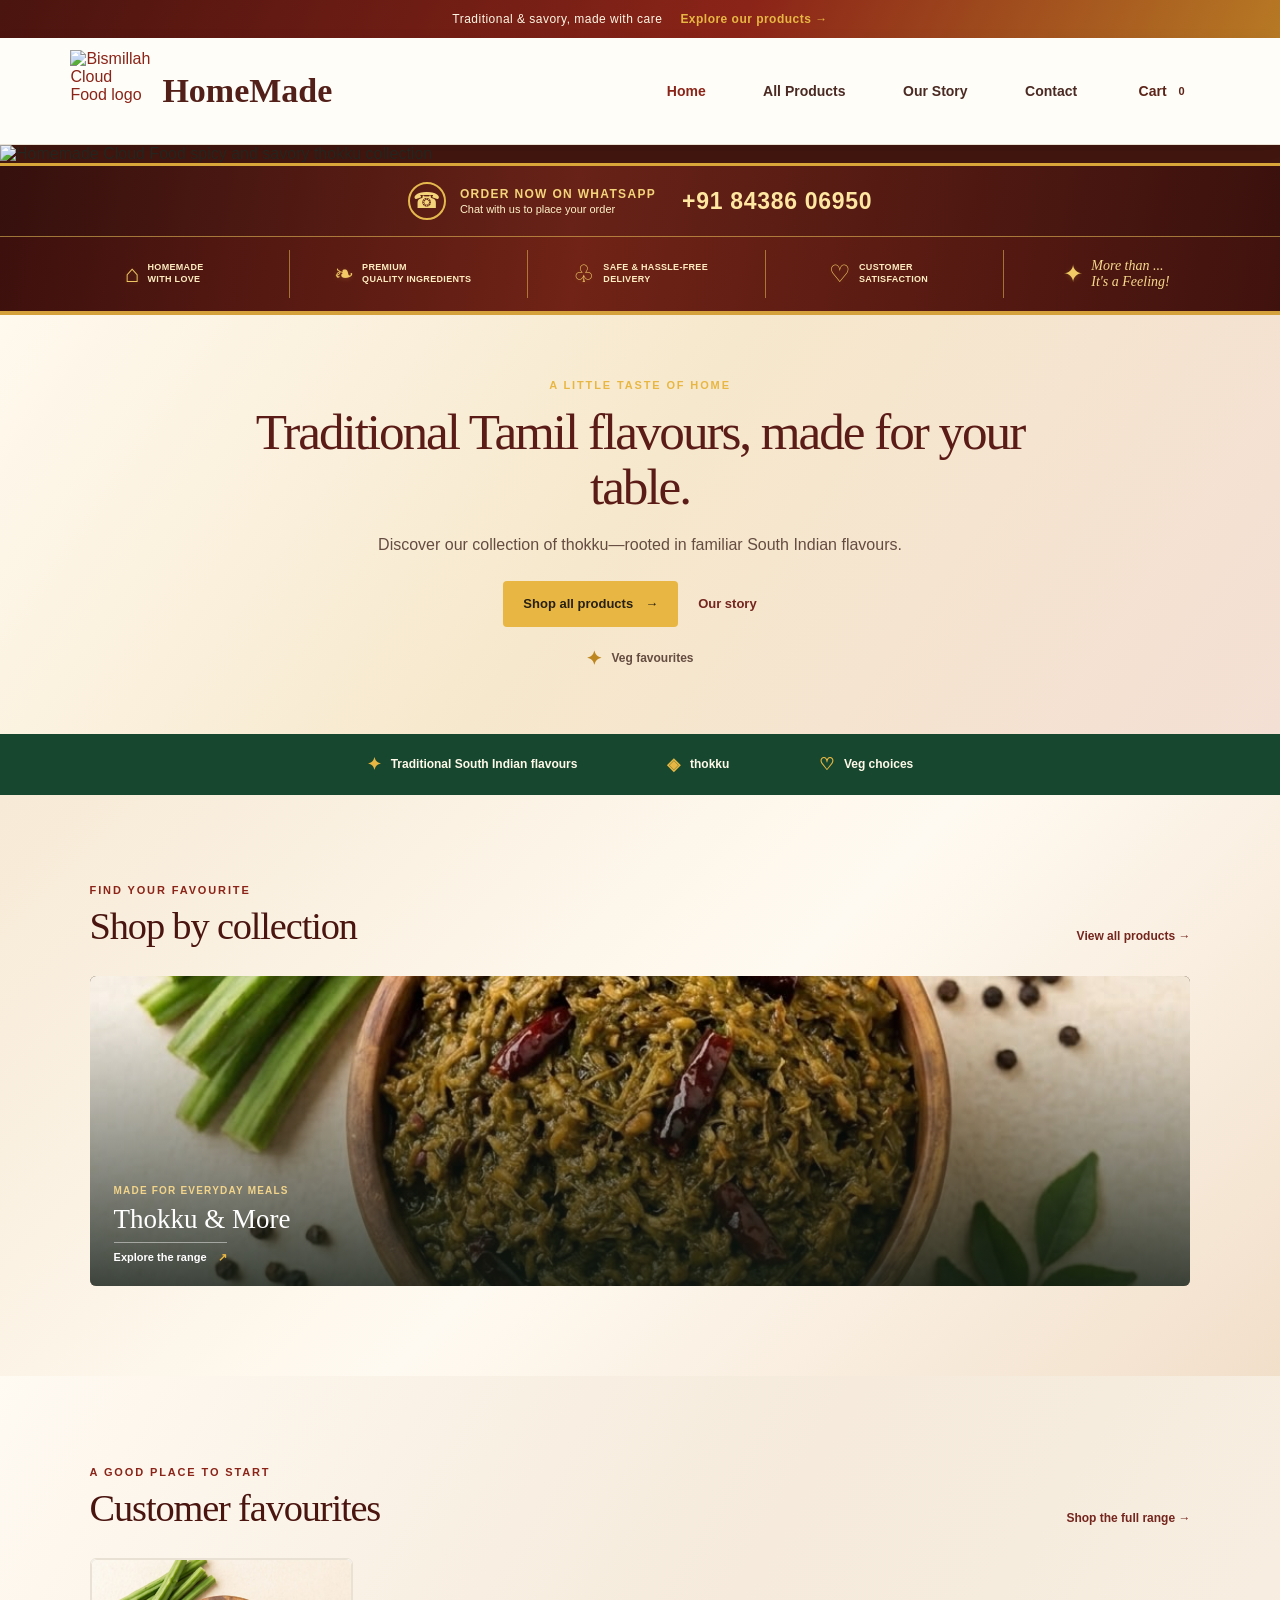
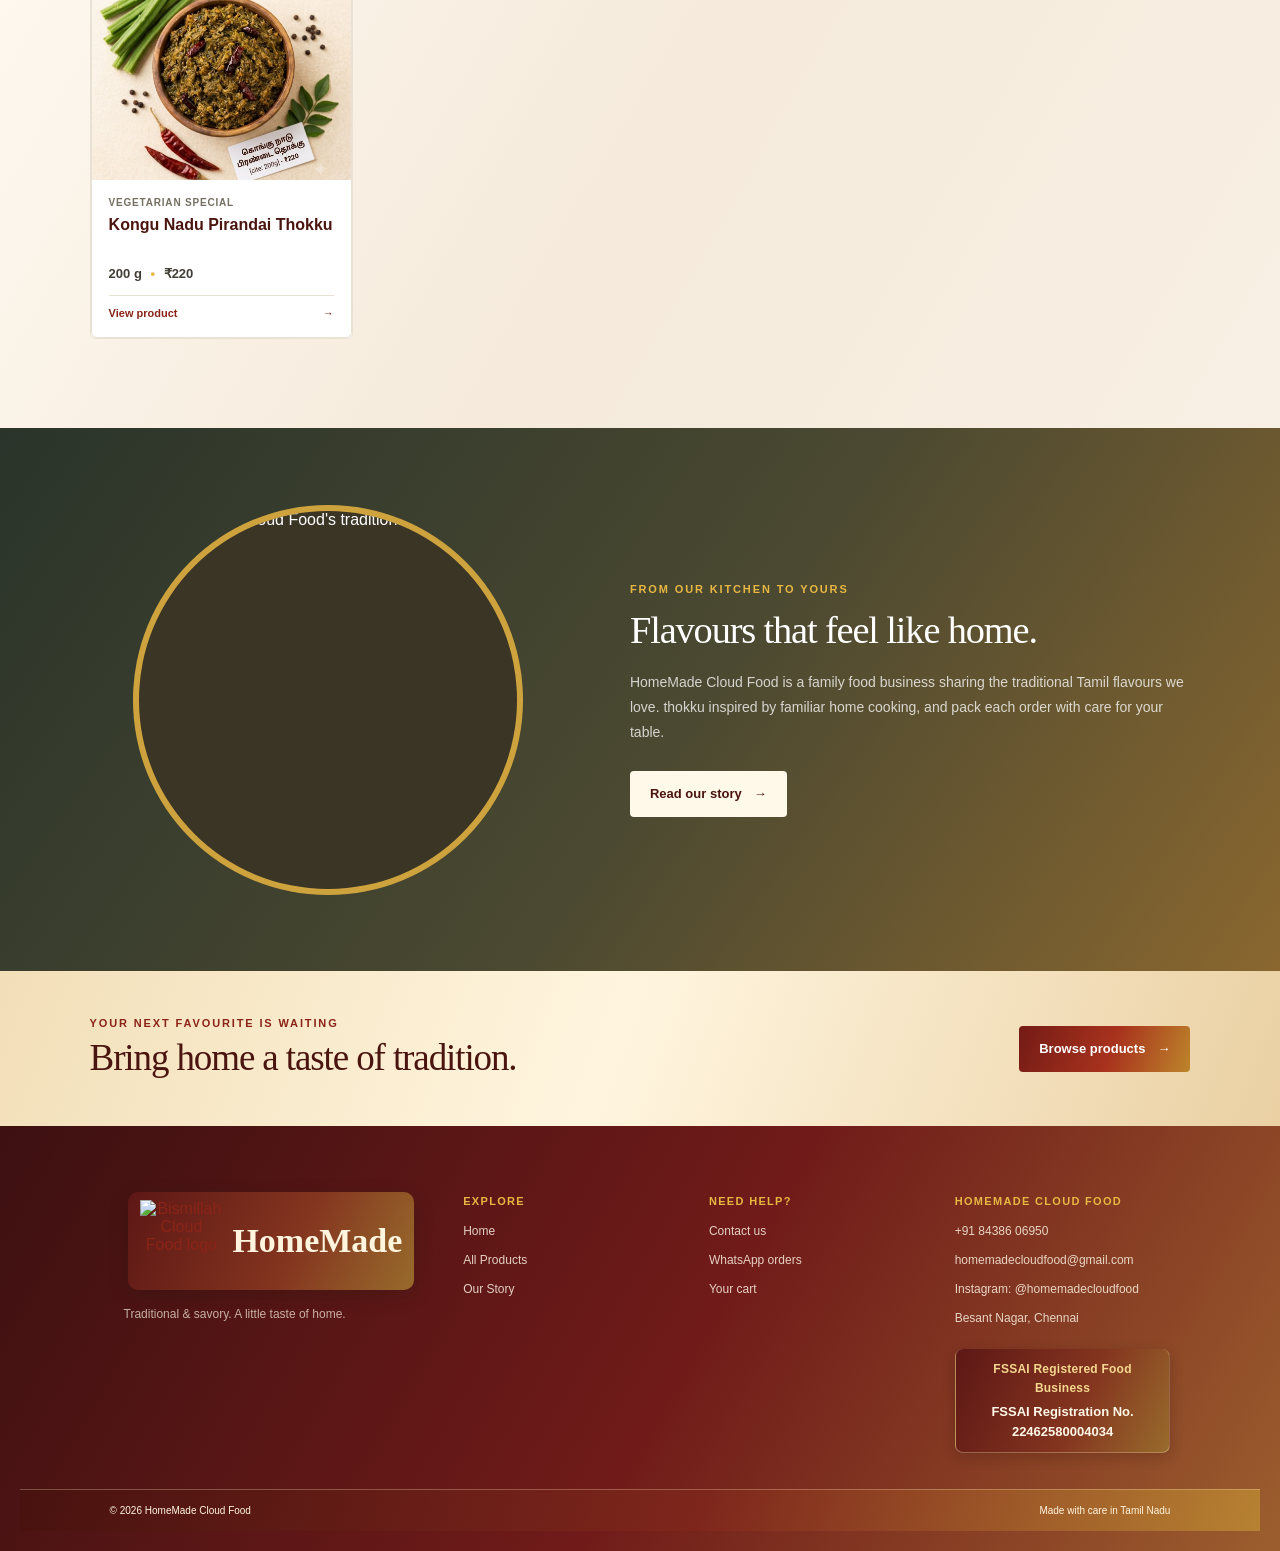
==== commit 6c0ba69a: "Update index.html" ====
--- a/index.html
+++ b/index.html
@@ -4,7 +4,7 @@
     <meta charset="UTF-8">
     <meta name="viewport" content="width=device-width, initial-scale=1.0">
     <meta name="theme-color" content="#17482f">
-    <meta name="description" content="Shop traditional South Indian pickles, sambal and thokku from HomeMade Cloud Food.">
+    <meta name="description" content="Shop traditional South Indian  Thokku from HomeMade Cloud Food.">
     <title>Home | HomeMade Cloud Food</title>
     <link rel="stylesheet" href="site.css">
     <link rel="icon" href="images/glassy-cloud-food-badge.png?v=3" type="image/png">
@@ -30,7 +30,7 @@
 
     <main>
         <section class="hero-poster" aria-label="HomeMade Cloud Food collection">
-            <img src="images/poster-collection-banner.jpeg" width="1080" height="266" fetchpriority="high" alt="Homemade Cloud Food spicy and savory pickles and thokku collection">
+            <img src="images/poster-collection-banner.jpeg" width="1080" height="266" fetchpriority="high" alt="Homemade Cloud Food spicy and savory  thokku collection">
         </section>
         <a class="poster-contact-strip" href="https://wa.me/918438606950" target="_blank" rel="noopener" aria-label="Order on WhatsApp at plus 91 84386 06950">
             <span class="poster-whatsapp-icon" aria-hidden="true">☎</span>
@@ -42,25 +42,25 @@
             <div><span class="benefit-icon" aria-hidden="true">❧</span><b>PREMIUM<br>QUALITY INGREDIENTS</b></div>
             <div><span class="benefit-icon" aria-hidden="true">♧</span><b>SAFE &amp; HASSLE-FREE<br>DELIVERY</b></div>
             <div><span class="benefit-icon" aria-hidden="true">♡</span><b>CUSTOMER<br>SATISFACTION</b></div>
-            <div class="poster-tagline"><span class="benefit-icon" aria-hidden="true">✦</span><b>More than Pickles...<br>It's a Feeling!</b></div>
+            <div class="poster-tagline"><span class="benefit-icon" aria-hidden="true">✦</span><b>More than ...<br>It's a Feeling!</b></div>
         </div>
         <section class="hero-intro" aria-labelledby="hero-title">
             <div class="hero-intro-copy">
                 <p class="eyebrow">A little taste of home</p>
                 <h1 id="hero-title">Traditional Tamil flavours, made for your table.</h1>
-                <p class="hero-description">Discover our collection of pickles, sambal and thokku—rooted in familiar South Indian flavours.</p>
+                <p class="hero-description">Discover our collection of  thokku—rooted in familiar South Indian flavours.</p>
                 <div class="hero-actions">
                     <a class="button button-primary" href="products.html">Shop all products <span aria-hidden="true">→</span></a>
                     <a class="button button-text" href="#our-story">Our story</a>
                 </div>
-                <div class="hero-note"><span class="note-star" aria-hidden="true">✦</span> Veg and non-veg favourites</div>
+                <div class="hero-note"><span class="note-star" aria-hidden="true">✦</span> Veg  favourites</div>
             </div>
         </section>
 
         <section class="promise-strip" aria-label="Our food range">
             <div><span class="promise-icon" aria-hidden="true">✦</span><span>Traditional South Indian flavours</span></div>
-            <div><span class="promise-icon" aria-hidden="true">◈</span><span>Pickles, sambal & thokku</span></div>
-            <div><span class="promise-icon" aria-hidden="true">♡</span><span>Veg & non-veg choices</span></div>
+            <div><span class="promise-icon" aria-hidden="true">◈</span><span> thokku</span></div>
+            <div><span class="promise-icon" aria-hidden="true">♡</span><span>Veg  choices</span></div>
         </section>
 
         <section class="home-section collection-section" aria-labelledby="collection-title">
@@ -68,15 +68,7 @@
                 <div><p class="eyebrow">Find your favourite</p><h2 id="collection-title">Shop by collection</h2></div>
                 <a class="section-link" href="products.html">View all products <span aria-hidden="true">→</span></a>
             </div>
-            <div class="collection-grid">
-                <a class="collection-card collection-pickles" href="products.html?category=pickles">
-                    <img src="Chicken Pickels.jpeg" alt="Chicken pickle in a traditional serving bowl">
-                    <span class="collection-card-copy"><small>Bold and familiar</small><strong>Traditional Pickles</strong><span>Explore pickles <b aria-hidden="true">↗</b></span></span>
-                </a>
-                <a class="collection-card collection-sambal" href="products.html?category=sambal">
-                    <img src="Mutton Sambal.jpeg" alt="South Indian mutton sambal">
-                    <span class="collection-card-copy"><small>Rich, savoury favourites</small><strong>Sambal Collection</strong><span>Explore sambal <b aria-hidden="true">↗</b></span></span>
-                </a>
+            
                 <a class="collection-card collection-thokku" href="products.html?category=thokku">
                     <img src="Kongu Nadu Pirandai Thokku.jpeg" alt="Kongu Nadu pirandai thokku">
                     <span class="collection-card-copy"><small>Made for everyday meals</small><strong>Thokku & More</strong><span>Explore the range <b aria-hidden="true">↗</b></span></span>
@@ -91,17 +83,8 @@
             </div>
             <div class="featured-grid">
                 <article class="featured-card">
-                    <a class="featured-image" href="product.html?product=chicken-pickle"><img src="Chicken Pickels.jpeg" alt="Chicken Pickle, 250 g"></a>
-                    <div class="featured-copy"><p class="featured-type">Traditional pickle</p><h3><a href="product.html?product=chicken-pickle">Chicken Pickle</a></h3><p class="featured-meta">250 g <span>•</span> ₹300</p><a class="featured-button" href="product.html?product=chicken-pickle">View product <span aria-hidden="true">→</span></a></div>
-                </article>
-                <article class="featured-card">
-                    <a class="featured-image" href="product.html?product=mutton-pickles"><img src="Mutton Pickles.jpeg" alt="Mutton Pickle, 250 g"></a>
-                    <div class="featured-copy"><p class="featured-type">Traditional pickle</p><h3><a href="product.html?product=mutton-pickles">Mutton Pickle</a></h3><p class="featured-meta">250 g <span>•</span> ₹700</p><a class="featured-button" href="product.html?product=mutton-pickles">View product <span aria-hidden="true">→</span></a></div>
-                </article>
-                <article class="featured-card">
-                    <a class="featured-image" href="product.html?product=prawn-pickle"><img src="Prawn Pickle.jpeg" alt="Prawn Pickle, 250 g"></a>
-                    <div class="featured-copy"><p class="featured-type">Traditional pickle</p><h3><a href="product.html?product=prawn-pickle">Prawn Pickle</a></h3><p class="featured-meta">250 g <span>•</span> ₹400</p><a class="featured-button" href="product.html?product=prawn-pickle">View product <span aria-hidden="true">→</span></a></div>
-                </article>
+                    
+               
                 <article class="featured-card">
                     <a class="featured-image" href="product.html?product=kongu-nadu-pirandai-thokku"><img src="Kongu Nadu Pirandai Thokku.jpeg" alt="Kongu Nadu Pirandai Thokku, 200 g"></a>
                     <div class="featured-copy"><p class="featured-type">Vegetarian special</p><h3><a href="product.html?product=kongu-nadu-pirandai-thokku">Kongu Nadu Pirandai Thokku</a></h3><p class="featured-meta">200 g <span>•</span> ₹220</p><a class="featured-button" href="product.html?product=kongu-nadu-pirandai-thokku">View product <span aria-hidden="true">→</span></a></div>
@@ -111,7 +94,7 @@
 
         <section class="story-band" id="our-story">
             <div class="story-image"><img src="Logo.jpeg" alt="HomeMade Cloud Food's traditional food collection"></div>
-            <div class="story-copy"><p class="eyebrow">From our kitchen to yours</p><h2>Flavours that feel like home.</h2><p>HomeMade Cloud Food is a family food business sharing the traditional Tamil flavours we love. We prepare pickles, sambal and thokku inspired by familiar home cooking, and pack each order with care for your table.</p><a class="button button-light" href="about.html">Read our story <span aria-hidden="true">→</span></a></div>
+            <div class="story-copy"><p class="eyebrow">From our kitchen to yours</p><h2>Flavours that feel like home.</h2><p>HomeMade Cloud Food is a family food business sharing the traditional Tamil flavours we love.  thokku inspired by familiar home cooking, and pack each order with care for your table.</p><a class="button button-light" href="about.html">Read our story <span aria-hidden="true">→</span></a></div>
         </section>
 
         <section class="closing-cta">
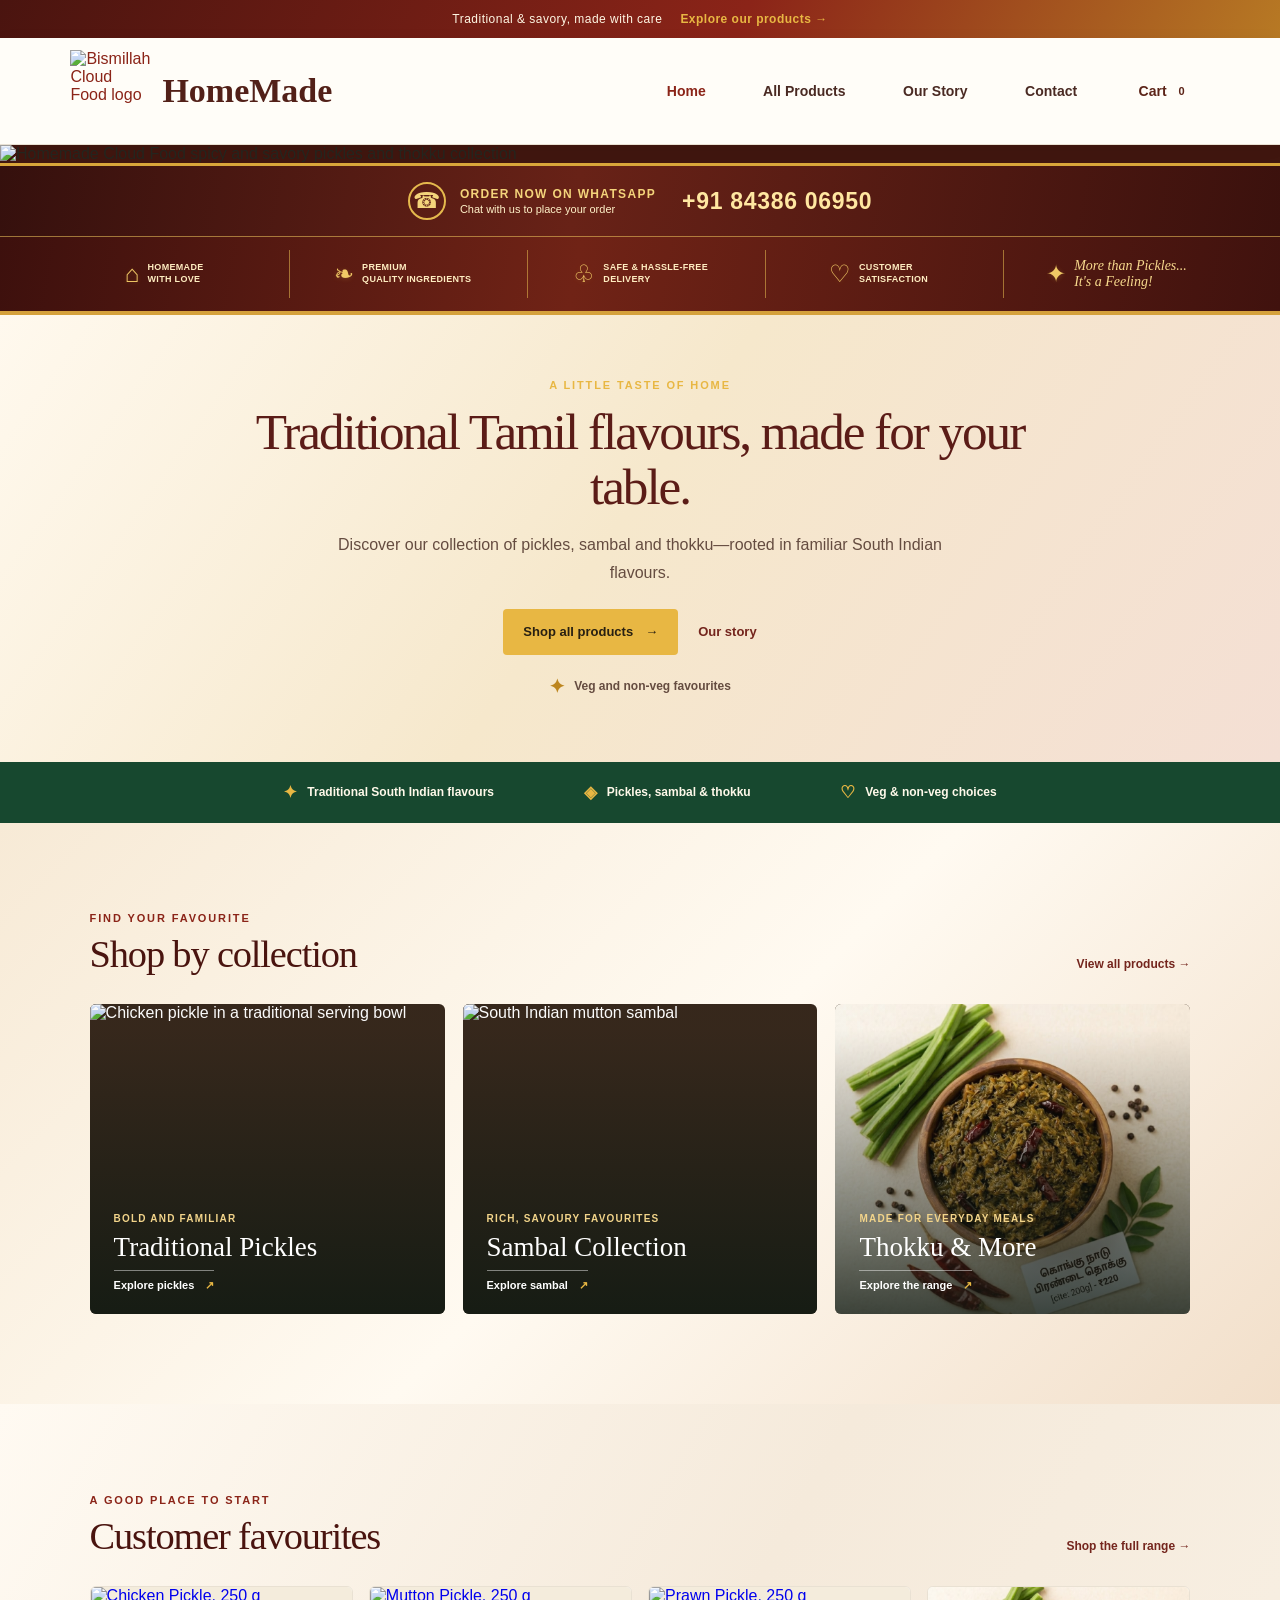
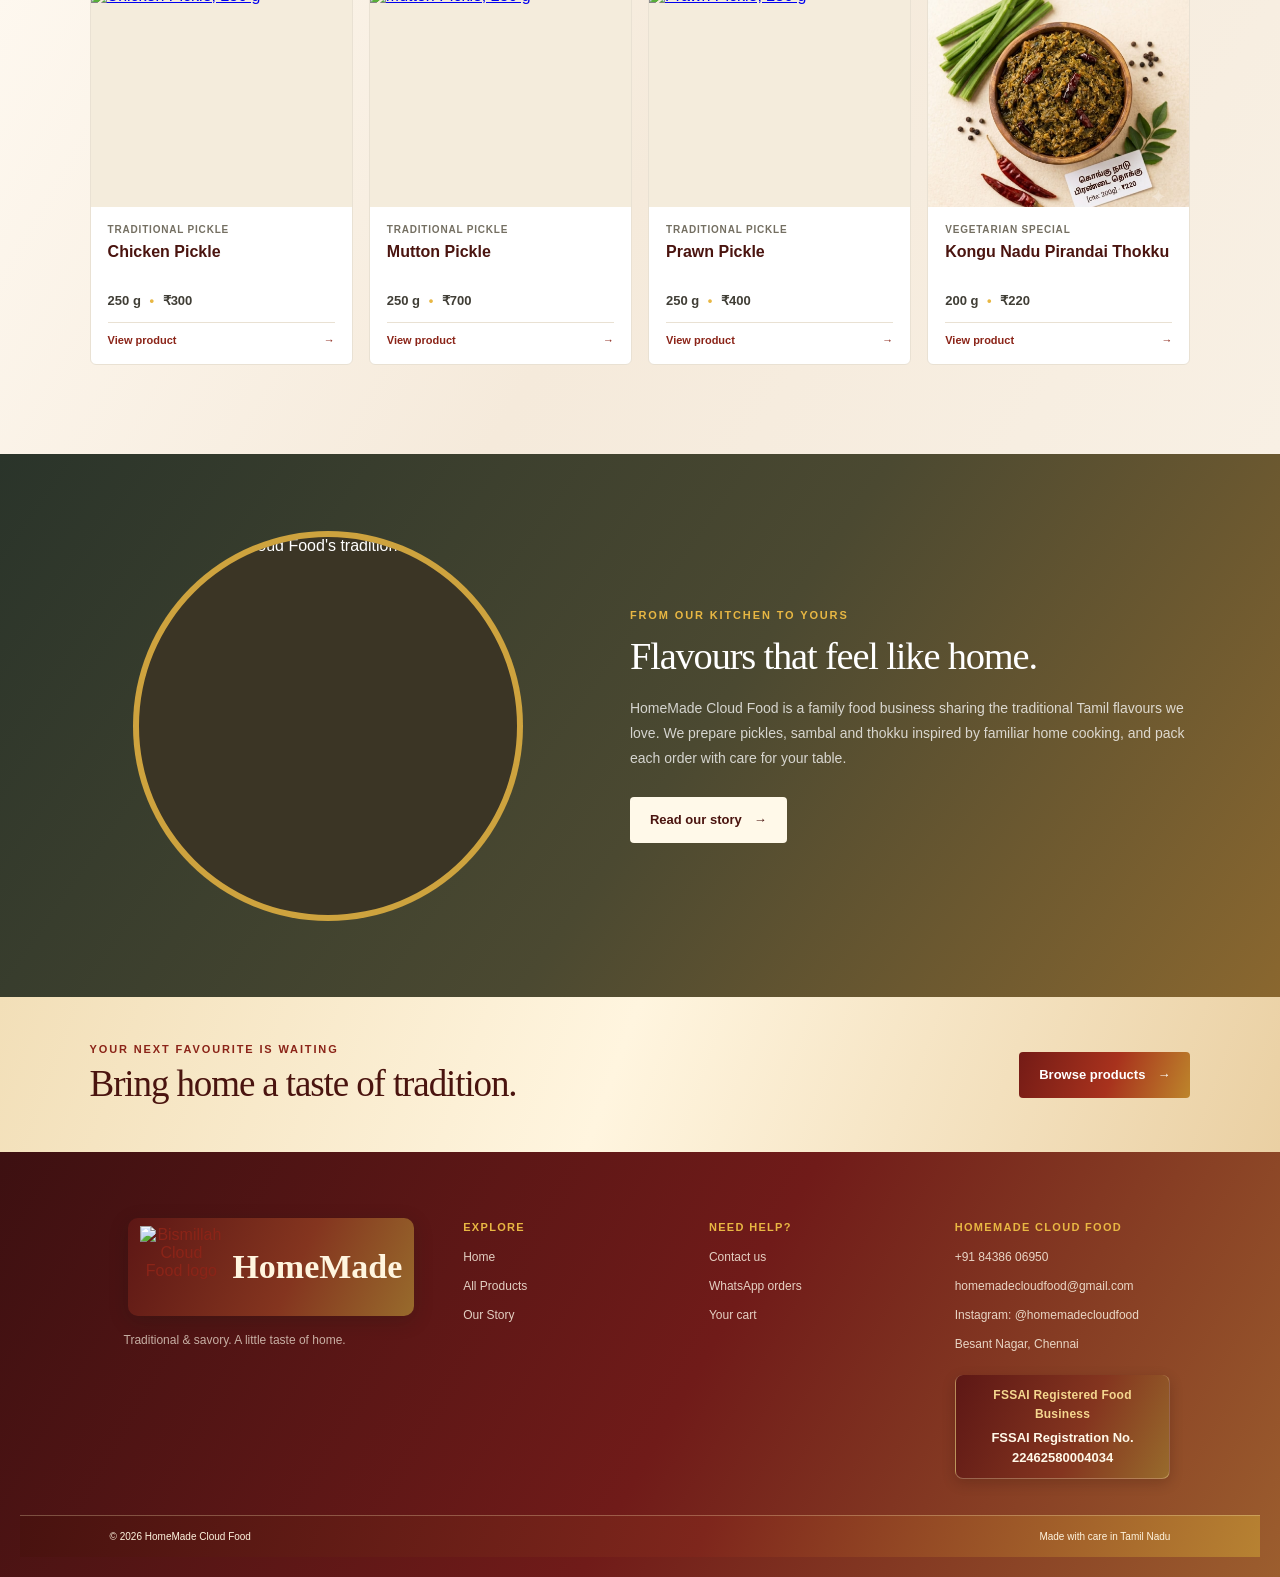
==== commit a4e460d5: "Add files via upload" ====
--- a/index.html
+++ b/index.html
@@ -4,7 +4,7 @@
     <meta charset="UTF-8">
     <meta name="viewport" content="width=device-width, initial-scale=1.0">
     <meta name="theme-color" content="#17482f">
-    <meta name="description" content="Shop traditional South Indian  Thokku from HomeMade Cloud Food.">
+    <meta name="description" content="Shop traditional South Indian pickles, sambal and thokku from HomeMade Cloud Food.">
     <title>Home | HomeMade Cloud Food</title>
     <link rel="stylesheet" href="site.css">
     <link rel="icon" href="images/glassy-cloud-food-badge.png?v=3" type="image/png">
@@ -30,7 +30,7 @@
 
     <main>
         <section class="hero-poster" aria-label="HomeMade Cloud Food collection">
-            <img src="images/poster-collection-banner.jpeg" width="1080" height="266" fetchpriority="high" alt="Homemade Cloud Food spicy and savory  thokku collection">
+            <img src="images/poster-collection-banner.jpeg" width="1080" height="266" fetchpriority="high" alt="Homemade Cloud Food spicy and savory pickles and thokku collection">
         </section>
         <a class="poster-contact-strip" href="https://wa.me/918438606950" target="_blank" rel="noopener" aria-label="Order on WhatsApp at plus 91 84386 06950">
             <span class="poster-whatsapp-icon" aria-hidden="true">☎</span>
@@ -42,25 +42,25 @@
             <div><span class="benefit-icon" aria-hidden="true">❧</span><b>PREMIUM<br>QUALITY INGREDIENTS</b></div>
             <div><span class="benefit-icon" aria-hidden="true">♧</span><b>SAFE &amp; HASSLE-FREE<br>DELIVERY</b></div>
             <div><span class="benefit-icon" aria-hidden="true">♡</span><b>CUSTOMER<br>SATISFACTION</b></div>
-            <div class="poster-tagline"><span class="benefit-icon" aria-hidden="true">✦</span><b>More than ...<br>It's a Feeling!</b></div>
+            <div class="poster-tagline"><span class="benefit-icon" aria-hidden="true">✦</span><b>More than Pickles...<br>It's a Feeling!</b></div>
         </div>
         <section class="hero-intro" aria-labelledby="hero-title">
             <div class="hero-intro-copy">
                 <p class="eyebrow">A little taste of home</p>
                 <h1 id="hero-title">Traditional Tamil flavours, made for your table.</h1>
-                <p class="hero-description">Discover our collection of  thokku—rooted in familiar South Indian flavours.</p>
+                <p class="hero-description">Discover our collection of pickles, sambal and thokku—rooted in familiar South Indian flavours.</p>
                 <div class="hero-actions">
                     <a class="button button-primary" href="products.html">Shop all products <span aria-hidden="true">→</span></a>
                     <a class="button button-text" href="#our-story">Our story</a>
                 </div>
-                <div class="hero-note"><span class="note-star" aria-hidden="true">✦</span> Veg  favourites</div>
+                <div class="hero-note"><span class="note-star" aria-hidden="true">✦</span> Veg and non-veg favourites</div>
             </div>
         </section>
 
         <section class="promise-strip" aria-label="Our food range">
             <div><span class="promise-icon" aria-hidden="true">✦</span><span>Traditional South Indian flavours</span></div>
-            <div><span class="promise-icon" aria-hidden="true">◈</span><span> thokku</span></div>
-            <div><span class="promise-icon" aria-hidden="true">♡</span><span>Veg  choices</span></div>
+            <div><span class="promise-icon" aria-hidden="true">◈</span><span>Pickles, sambal & thokku</span></div>
+            <div><span class="promise-icon" aria-hidden="true">♡</span><span>Veg & non-veg choices</span></div>
         </section>
 
         <section class="home-section collection-section" aria-labelledby="collection-title">
@@ -68,7 +68,15 @@
                 <div><p class="eyebrow">Find your favourite</p><h2 id="collection-title">Shop by collection</h2></div>
                 <a class="section-link" href="products.html">View all products <span aria-hidden="true">→</span></a>
             </div>
-            
+            <div class="collection-grid">
+                <a class="collection-card collection-pickles" href="products.html?category=pickles">
+                    <img src="Chicken Pickels.jpeg" alt="Chicken pickle in a traditional serving bowl">
+                    <span class="collection-card-copy"><small>Bold and familiar</small><strong>Traditional Pickles</strong><span>Explore pickles <b aria-hidden="true">↗</b></span></span>
+                </a>
+                <a class="collection-card collection-sambal" href="products.html?category=sambal">
+                    <img src="Mutton Sambal.jpeg" alt="South Indian mutton sambal">
+                    <span class="collection-card-copy"><small>Rich, savoury favourites</small><strong>Sambal Collection</strong><span>Explore sambal <b aria-hidden="true">↗</b></span></span>
+                </a>
                 <a class="collection-card collection-thokku" href="products.html?category=thokku">
                     <img src="Kongu Nadu Pirandai Thokku.jpeg" alt="Kongu Nadu pirandai thokku">
                     <span class="collection-card-copy"><small>Made for everyday meals</small><strong>Thokku & More</strong><span>Explore the range <b aria-hidden="true">↗</b></span></span>
@@ -83,8 +91,17 @@
             </div>
             <div class="featured-grid">
                 <article class="featured-card">
-                    
-               
+                    <a class="featured-image" href="product.html?product=chicken-pickle"><img src="Chicken Pickels.jpeg" alt="Chicken Pickle, 250 g"></a>
+                    <div class="featured-copy"><p class="featured-type">Traditional pickle</p><h3><a href="product.html?product=chicken-pickle">Chicken Pickle</a></h3><p class="featured-meta">250 g <span>•</span> ₹300</p><a class="featured-button" href="product.html?product=chicken-pickle">View product <span aria-hidden="true">→</span></a></div>
+                </article>
+                <article class="featured-card">
+                    <a class="featured-image" href="product.html?product=mutton-pickles"><img src="Mutton Pickles.jpeg" alt="Mutton Pickle, 250 g"></a>
+                    <div class="featured-copy"><p class="featured-type">Traditional pickle</p><h3><a href="product.html?product=mutton-pickles">Mutton Pickle</a></h3><p class="featured-meta">250 g <span>•</span> ₹700</p><a class="featured-button" href="product.html?product=mutton-pickles">View product <span aria-hidden="true">→</span></a></div>
+                </article>
+                <article class="featured-card">
+                    <a class="featured-image" href="product.html?product=prawn-pickle"><img src="Prawn Pickle.jpeg" alt="Prawn Pickle, 250 g"></a>
+                    <div class="featured-copy"><p class="featured-type">Traditional pickle</p><h3><a href="product.html?product=prawn-pickle">Prawn Pickle</a></h3><p class="featured-meta">250 g <span>•</span> ₹400</p><a class="featured-button" href="product.html?product=prawn-pickle">View product <span aria-hidden="true">→</span></a></div>
+                </article>
                 <article class="featured-card">
                     <a class="featured-image" href="product.html?product=kongu-nadu-pirandai-thokku"><img src="Kongu Nadu Pirandai Thokku.jpeg" alt="Kongu Nadu Pirandai Thokku, 200 g"></a>
                     <div class="featured-copy"><p class="featured-type">Vegetarian special</p><h3><a href="product.html?product=kongu-nadu-pirandai-thokku">Kongu Nadu Pirandai Thokku</a></h3><p class="featured-meta">200 g <span>•</span> ₹220</p><a class="featured-button" href="product.html?product=kongu-nadu-pirandai-thokku">View product <span aria-hidden="true">→</span></a></div>
@@ -94,7 +111,7 @@
 
         <section class="story-band" id="our-story">
             <div class="story-image"><img src="Logo.jpeg" alt="HomeMade Cloud Food's traditional food collection"></div>
-            <div class="story-copy"><p class="eyebrow">From our kitchen to yours</p><h2>Flavours that feel like home.</h2><p>HomeMade Cloud Food is a family food business sharing the traditional Tamil flavours we love.  thokku inspired by familiar home cooking, and pack each order with care for your table.</p><a class="button button-light" href="about.html">Read our story <span aria-hidden="true">→</span></a></div>
+            <div class="story-copy"><p class="eyebrow">From our kitchen to yours</p><h2>Flavours that feel like home.</h2><p>HomeMade Cloud Food is a family food business sharing the traditional Tamil flavours we love. We prepare pickles, sambal and thokku inspired by familiar home cooking, and pack each order with care for your table.</p><a class="button button-light" href="about.html">Read our story <span aria-hidden="true">→</span></a></div>
         </section>
 
         <section class="closing-cta">
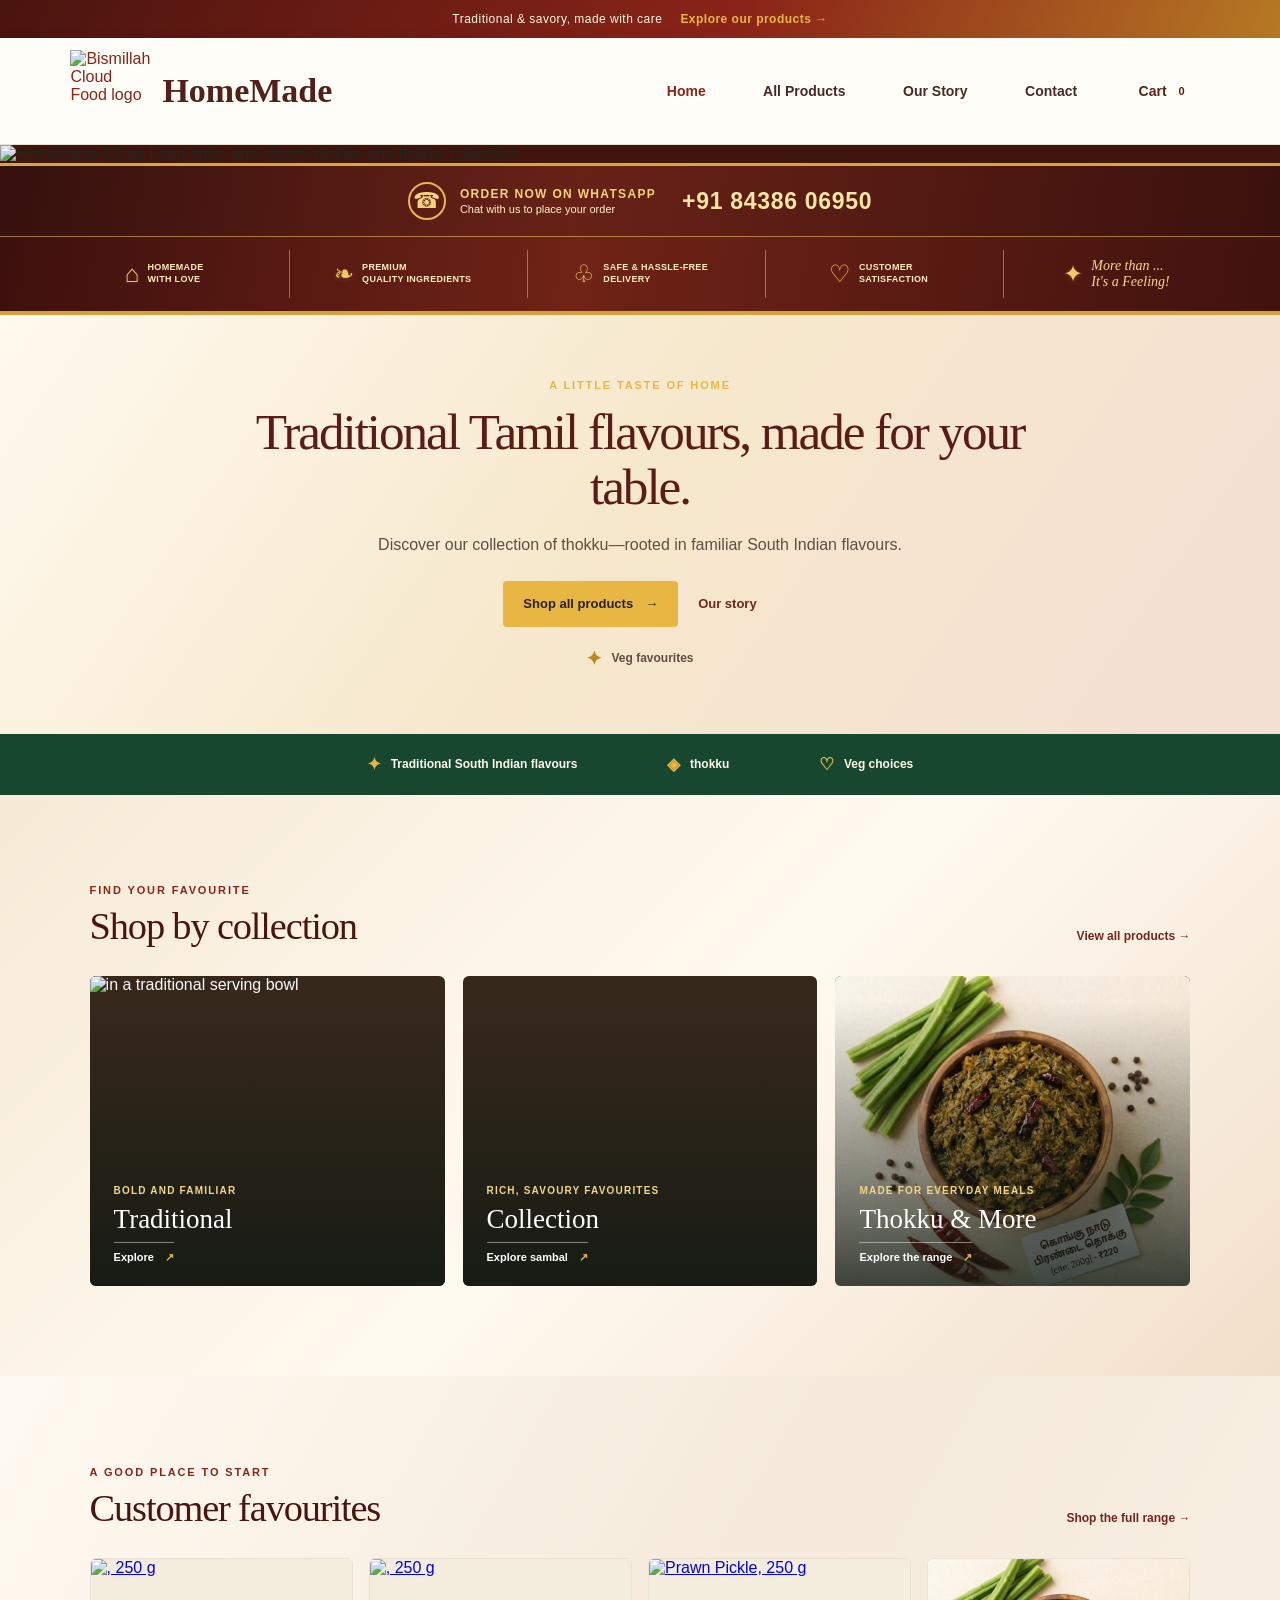
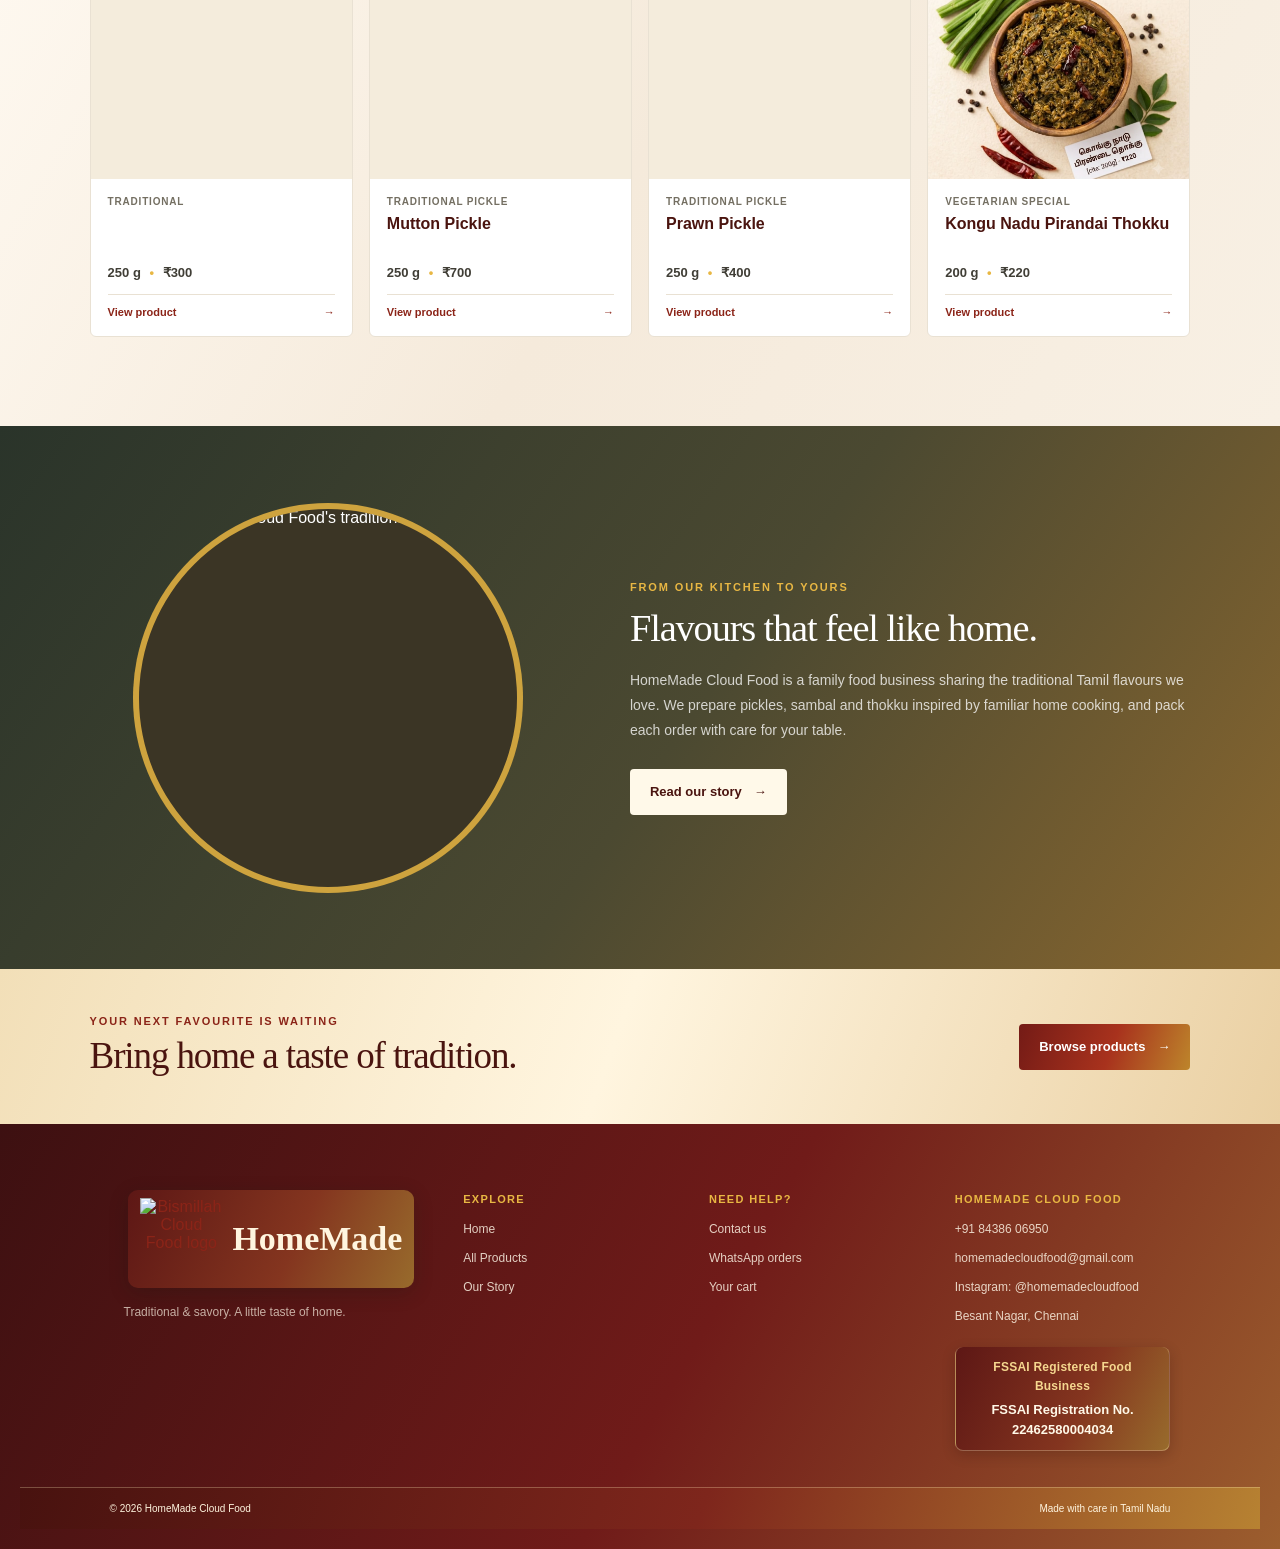
==== commit 3b2258b6: "Update index.html" ====
--- a/index.html
+++ b/index.html
@@ -42,25 +42,25 @@
             <div><span class="benefit-icon" aria-hidden="true">❧</span><b>PREMIUM<br>QUALITY INGREDIENTS</b></div>
             <div><span class="benefit-icon" aria-hidden="true">♧</span><b>SAFE &amp; HASSLE-FREE<br>DELIVERY</b></div>
             <div><span class="benefit-icon" aria-hidden="true">♡</span><b>CUSTOMER<br>SATISFACTION</b></div>
-            <div class="poster-tagline"><span class="benefit-icon" aria-hidden="true">✦</span><b>More than Pickles...<br>It's a Feeling!</b></div>
+            <div class="poster-tagline"><span class="benefit-icon" aria-hidden="true">✦</span><b>More than ...<br>It's a Feeling!</b></div>
         </div>
         <section class="hero-intro" aria-labelledby="hero-title">
             <div class="hero-intro-copy">
                 <p class="eyebrow">A little taste of home</p>
                 <h1 id="hero-title">Traditional Tamil flavours, made for your table.</h1>
-                <p class="hero-description">Discover our collection of pickles, sambal and thokku—rooted in familiar South Indian flavours.</p>
+                <p class="hero-description">Discover our collection of  thokku—rooted in familiar South Indian flavours.</p>
                 <div class="hero-actions">
                     <a class="button button-primary" href="products.html">Shop all products <span aria-hidden="true">→</span></a>
                     <a class="button button-text" href="#our-story">Our story</a>
                 </div>
-                <div class="hero-note"><span class="note-star" aria-hidden="true">✦</span> Veg and non-veg favourites</div>
+                <div class="hero-note"><span class="note-star" aria-hidden="true">✦</span> Veg  favourites</div>
             </div>
         </section>
 
         <section class="promise-strip" aria-label="Our food range">
             <div><span class="promise-icon" aria-hidden="true">✦</span><span>Traditional South Indian flavours</span></div>
-            <div><span class="promise-icon" aria-hidden="true">◈</span><span>Pickles, sambal & thokku</span></div>
-            <div><span class="promise-icon" aria-hidden="true">♡</span><span>Veg & non-veg choices</span></div>
+            <div><span class="promise-icon" aria-hidden="true">◈</span><span> thokku</span></div>
+            <div><span class="promise-icon" aria-hidden="true">♡</span><span>Veg  choices</span></div>
         </section>
 
         <section class="home-section collection-section" aria-labelledby="collection-title">
@@ -70,12 +70,12 @@
             </div>
             <div class="collection-grid">
                 <a class="collection-card collection-pickles" href="products.html?category=pickles">
-                    <img src="Chicken Pickels.jpeg" alt="Chicken pickle in a traditional serving bowl">
-                    <span class="collection-card-copy"><small>Bold and familiar</small><strong>Traditional Pickles</strong><span>Explore pickles <b aria-hidden="true">↗</b></span></span>
+                    <img src="Chicken Pickels.jpeg" alt=" in a traditional serving bowl">
+                    <span class="collection-card-copy"><small>Bold and familiar</small><strong>Traditional </strong><span>Explore <b aria-hidden="true">↗</b></span></span>
                 </a>
-                <a class="collection-card collection-sambal" href="products.html?category=sambal">
-                    <img src="Mutton Sambal.jpeg" alt="South Indian mutton sambal">
-                    <span class="collection-card-copy"><small>Rich, savoury favourites</small><strong>Sambal Collection</strong><span>Explore sambal <b aria-hidden="true">↗</b></span></span>
+                <a class="collection-card collection-" href="products.html?category=">
+                   
+                    <span class="collection-card-copy"><small>Rich, savoury favourites</small><strong> Collection</strong><span>Explore sambal <b aria-hidden="true">↗</b></span></span>
                 </a>
                 <a class="collection-card collection-thokku" href="products.html?category=thokku">
                     <img src="Kongu Nadu Pirandai Thokku.jpeg" alt="Kongu Nadu pirandai thokku">
@@ -91,11 +91,11 @@
             </div>
             <div class="featured-grid">
                 <article class="featured-card">
-                    <a class="featured-image" href="product.html?product=chicken-pickle"><img src="Chicken Pickels.jpeg" alt="Chicken Pickle, 250 g"></a>
-                    <div class="featured-copy"><p class="featured-type">Traditional pickle</p><h3><a href="product.html?product=chicken-pickle">Chicken Pickle</a></h3><p class="featured-meta">250 g <span>•</span> ₹300</p><a class="featured-button" href="product.html?product=chicken-pickle">View product <span aria-hidden="true">→</span></a></div>
+                    <a class="featured-image" href="product.html?product="><img src=".jpeg" alt=", 250 g"></a>
+                    <div class="featured-copy"><p class="featured-type">Traditional </p><h3><a href="product.html?product="></a></h3><p class="featured-meta">250 g <span>•</span> ₹300</p><a class="featured-button" href="product.html?product=">View product <span aria-hidden="true">→</span></a></div>
                 </article>
                 <article class="featured-card">
-                    <a class="featured-image" href="product.html?product=mutton-pickles"><img src="Mutton Pickles.jpeg" alt="Mutton Pickle, 250 g"></a>
+                    <a class="featured-image" href="product.html?product="><img src="Mutton Pickles.jpeg" alt=", 250 g"></a>
                     <div class="featured-copy"><p class="featured-type">Traditional pickle</p><h3><a href="product.html?product=mutton-pickles">Mutton Pickle</a></h3><p class="featured-meta">250 g <span>•</span> ₹700</p><a class="featured-button" href="product.html?product=mutton-pickles">View product <span aria-hidden="true">→</span></a></div>
                 </article>
                 <article class="featured-card">
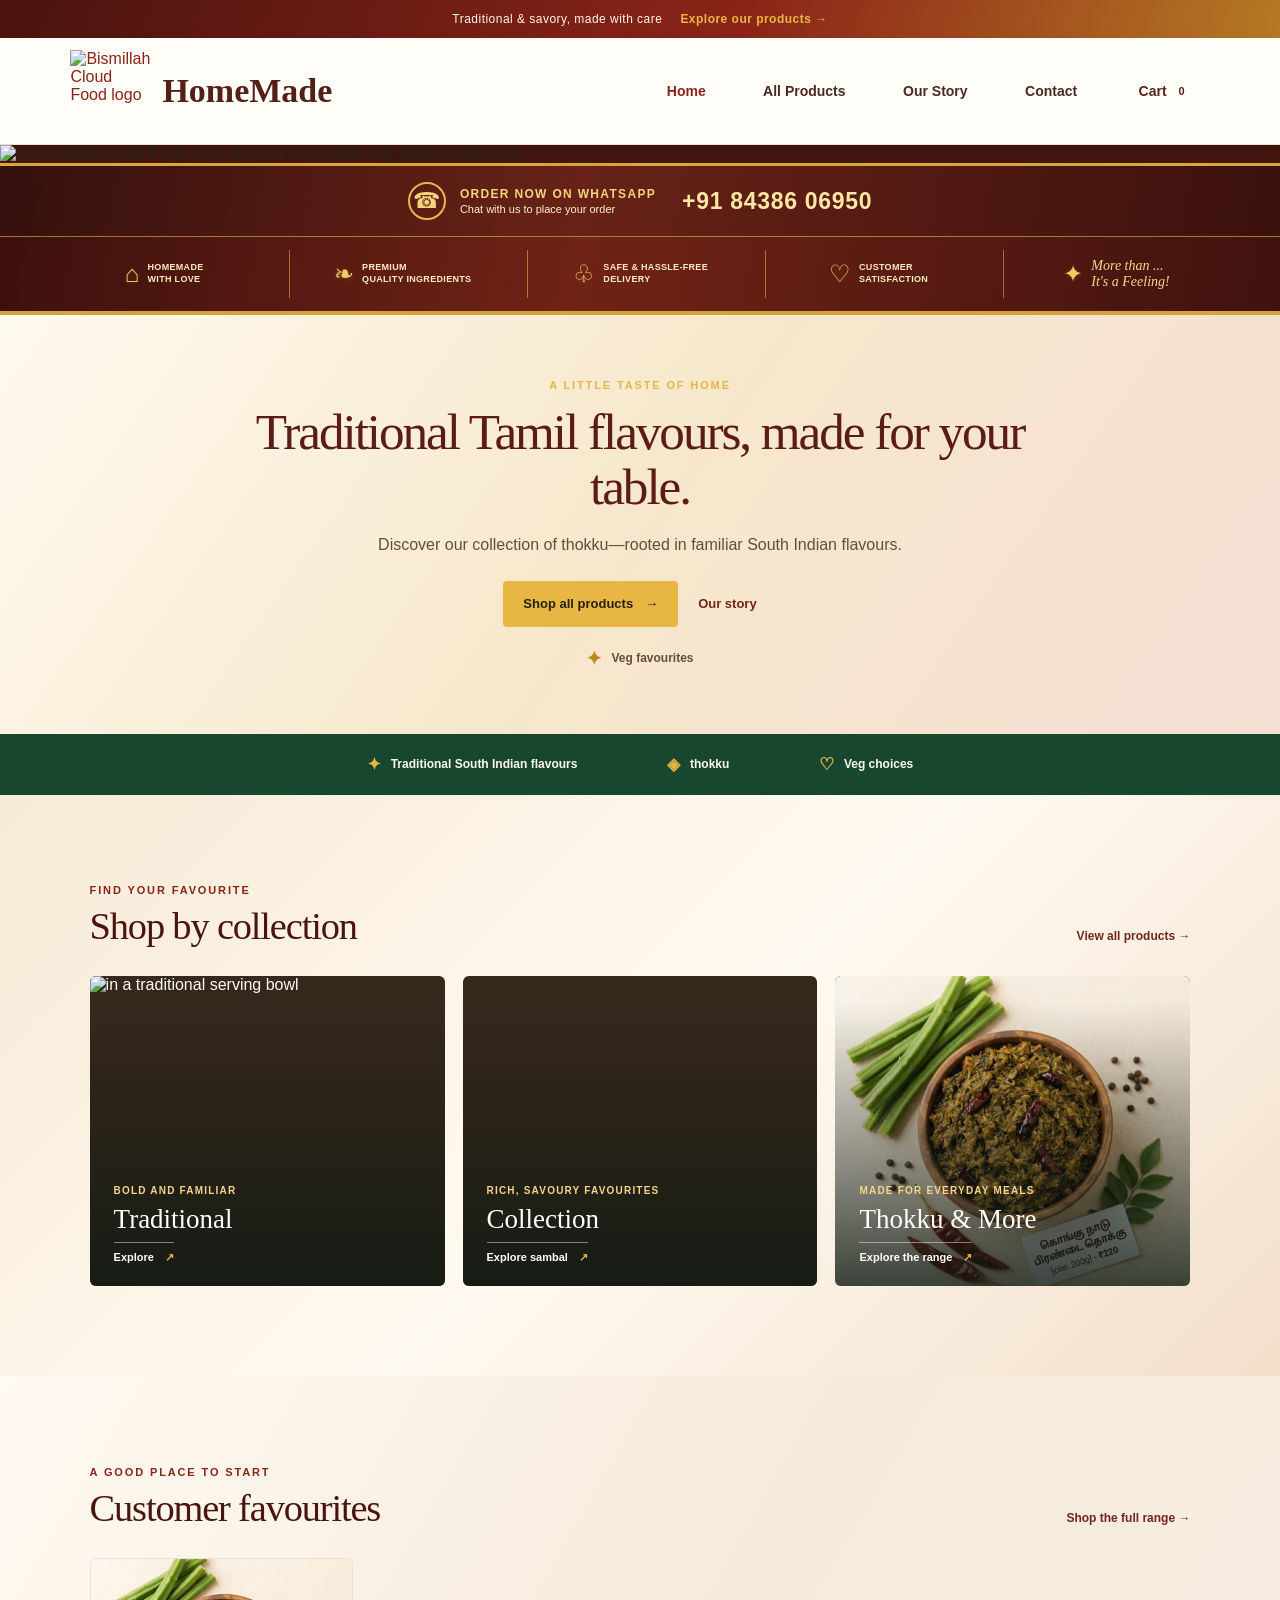
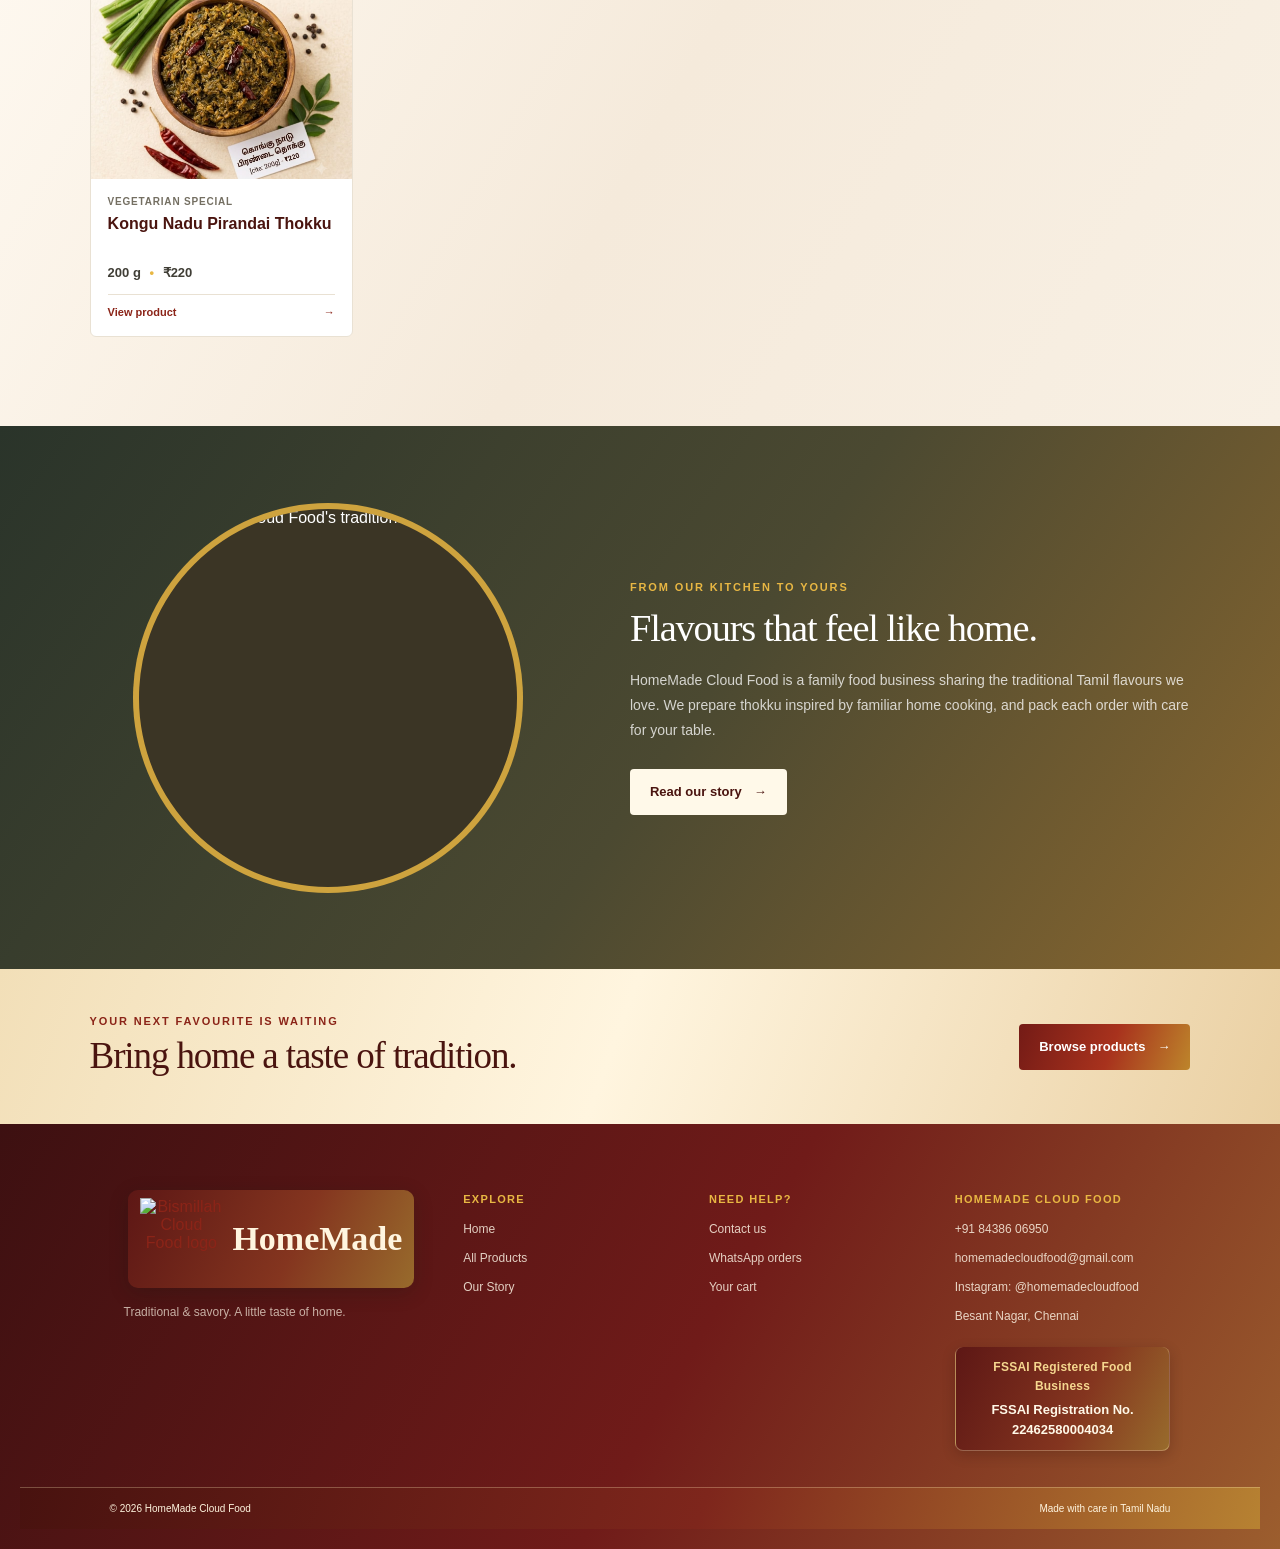
==== commit bff14db1: "Update featured products and story section Removed several featured products and updated story secti" ====
--- a/index.html
+++ b/index.html
@@ -90,18 +90,7 @@
                 <a class="section-link" href="products.html">Shop the full range <span aria-hidden="true">→</span></a>
             </div>
             <div class="featured-grid">
-                <article class="featured-card">
-                    <a class="featured-image" href="product.html?product="><img src=".jpeg" alt=", 250 g"></a>
-                    <div class="featured-copy"><p class="featured-type">Traditional </p><h3><a href="product.html?product="></a></h3><p class="featured-meta">250 g <span>•</span> ₹300</p><a class="featured-button" href="product.html?product=">View product <span aria-hidden="true">→</span></a></div>
-                </article>
-                <article class="featured-card">
-                    <a class="featured-image" href="product.html?product="><img src="Mutton Pickles.jpeg" alt=", 250 g"></a>
-                    <div class="featured-copy"><p class="featured-type">Traditional pickle</p><h3><a href="product.html?product=mutton-pickles">Mutton Pickle</a></h3><p class="featured-meta">250 g <span>•</span> ₹700</p><a class="featured-button" href="product.html?product=mutton-pickles">View product <span aria-hidden="true">→</span></a></div>
-                </article>
-                <article class="featured-card">
-                    <a class="featured-image" href="product.html?product=prawn-pickle"><img src="Prawn Pickle.jpeg" alt="Prawn Pickle, 250 g"></a>
-                    <div class="featured-copy"><p class="featured-type">Traditional pickle</p><h3><a href="product.html?product=prawn-pickle">Prawn Pickle</a></h3><p class="featured-meta">250 g <span>•</span> ₹400</p><a class="featured-button" href="product.html?product=prawn-pickle">View product <span aria-hidden="true">→</span></a></div>
-                </article>
+                
                 <article class="featured-card">
                     <a class="featured-image" href="product.html?product=kongu-nadu-pirandai-thokku"><img src="Kongu Nadu Pirandai Thokku.jpeg" alt="Kongu Nadu Pirandai Thokku, 200 g"></a>
                     <div class="featured-copy"><p class="featured-type">Vegetarian special</p><h3><a href="product.html?product=kongu-nadu-pirandai-thokku">Kongu Nadu Pirandai Thokku</a></h3><p class="featured-meta">200 g <span>•</span> ₹220</p><a class="featured-button" href="product.html?product=kongu-nadu-pirandai-thokku">View product <span aria-hidden="true">→</span></a></div>
@@ -111,7 +100,7 @@
 
         <section class="story-band" id="our-story">
             <div class="story-image"><img src="Logo.jpeg" alt="HomeMade Cloud Food's traditional food collection"></div>
-            <div class="story-copy"><p class="eyebrow">From our kitchen to yours</p><h2>Flavours that feel like home.</h2><p>HomeMade Cloud Food is a family food business sharing the traditional Tamil flavours we love. We prepare pickles, sambal and thokku inspired by familiar home cooking, and pack each order with care for your table.</p><a class="button button-light" href="about.html">Read our story <span aria-hidden="true">→</span></a></div>
+            <div class="story-copy"><p class="eyebrow">From our kitchen to yours</p><h2>Flavours that feel like home.</h2><p>HomeMade Cloud Food is a family food business sharing the traditional Tamil flavours we love. We prepare  thokku inspired by familiar home cooking, and pack each order with care for your table.</p><a class="button button-light" href="about.html">Read our story <span aria-hidden="true">→</span></a></div>
         </section>
 
         <section class="closing-cta">
